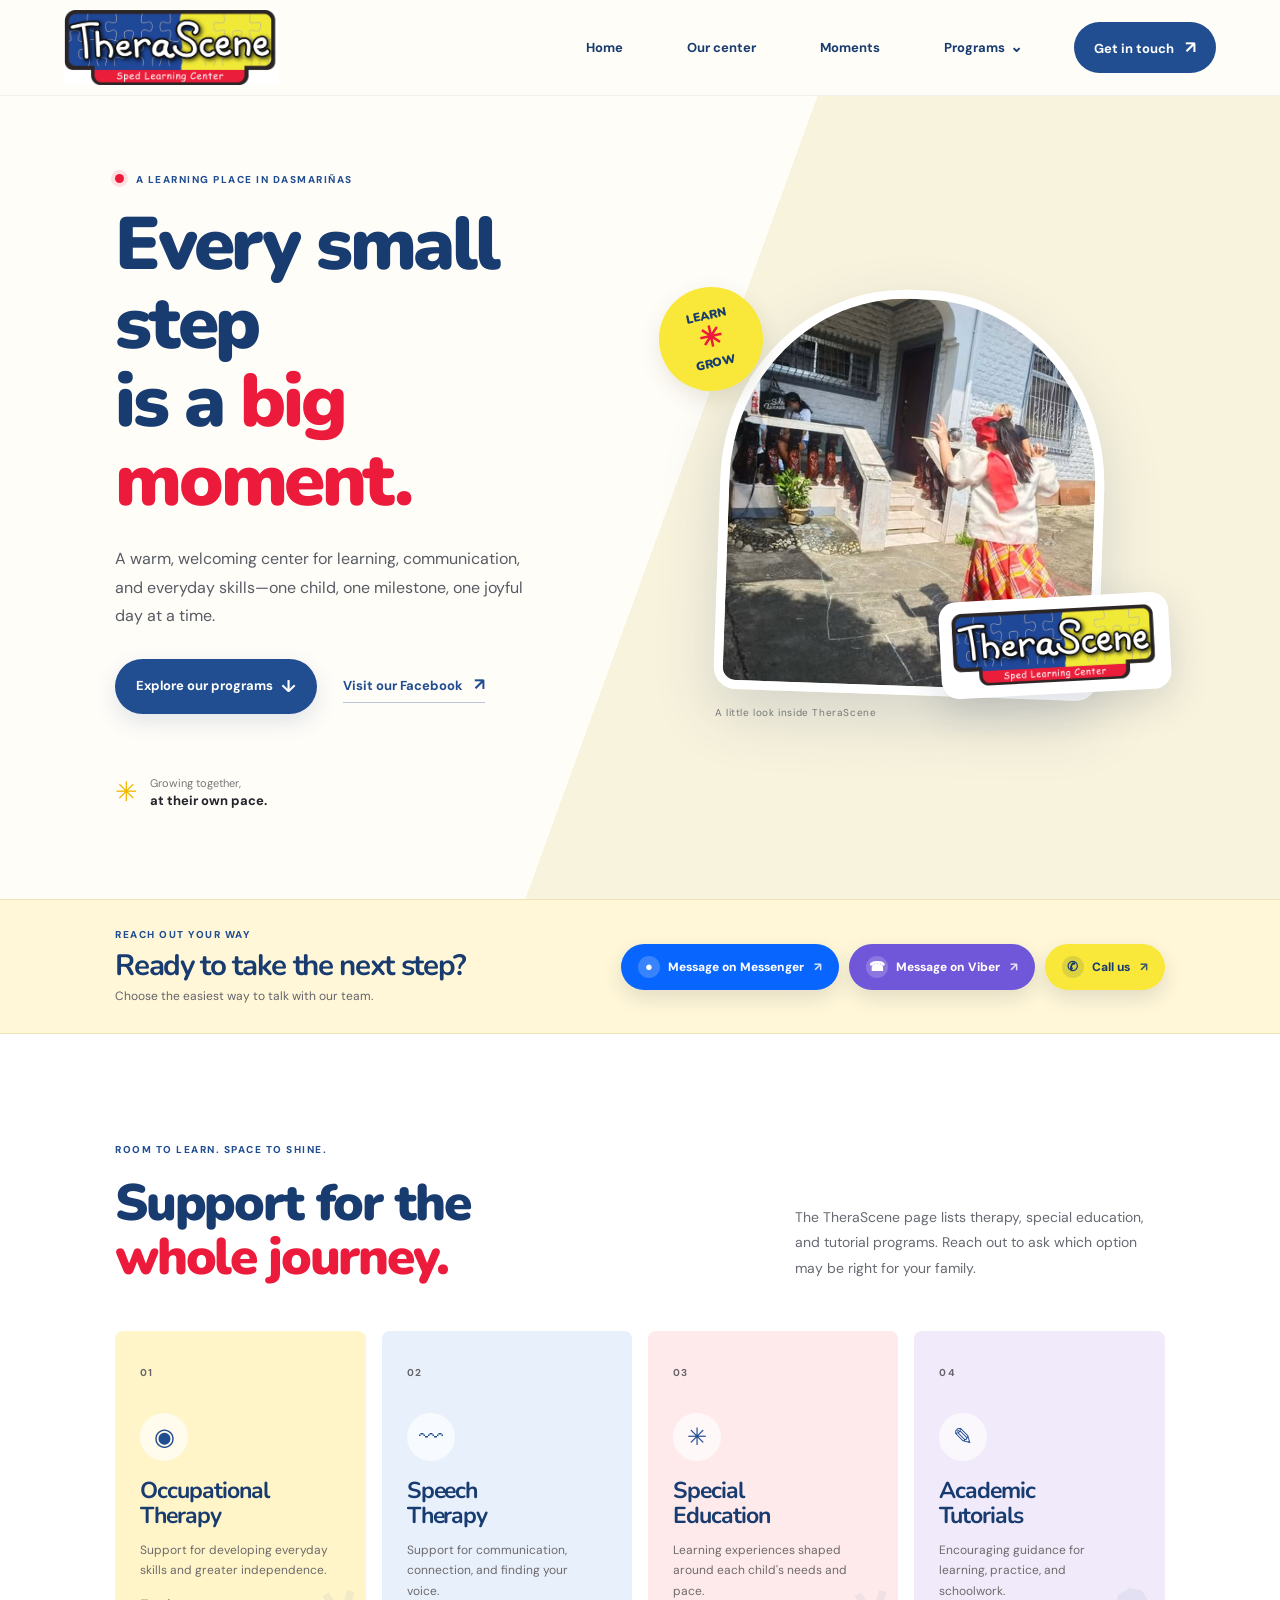
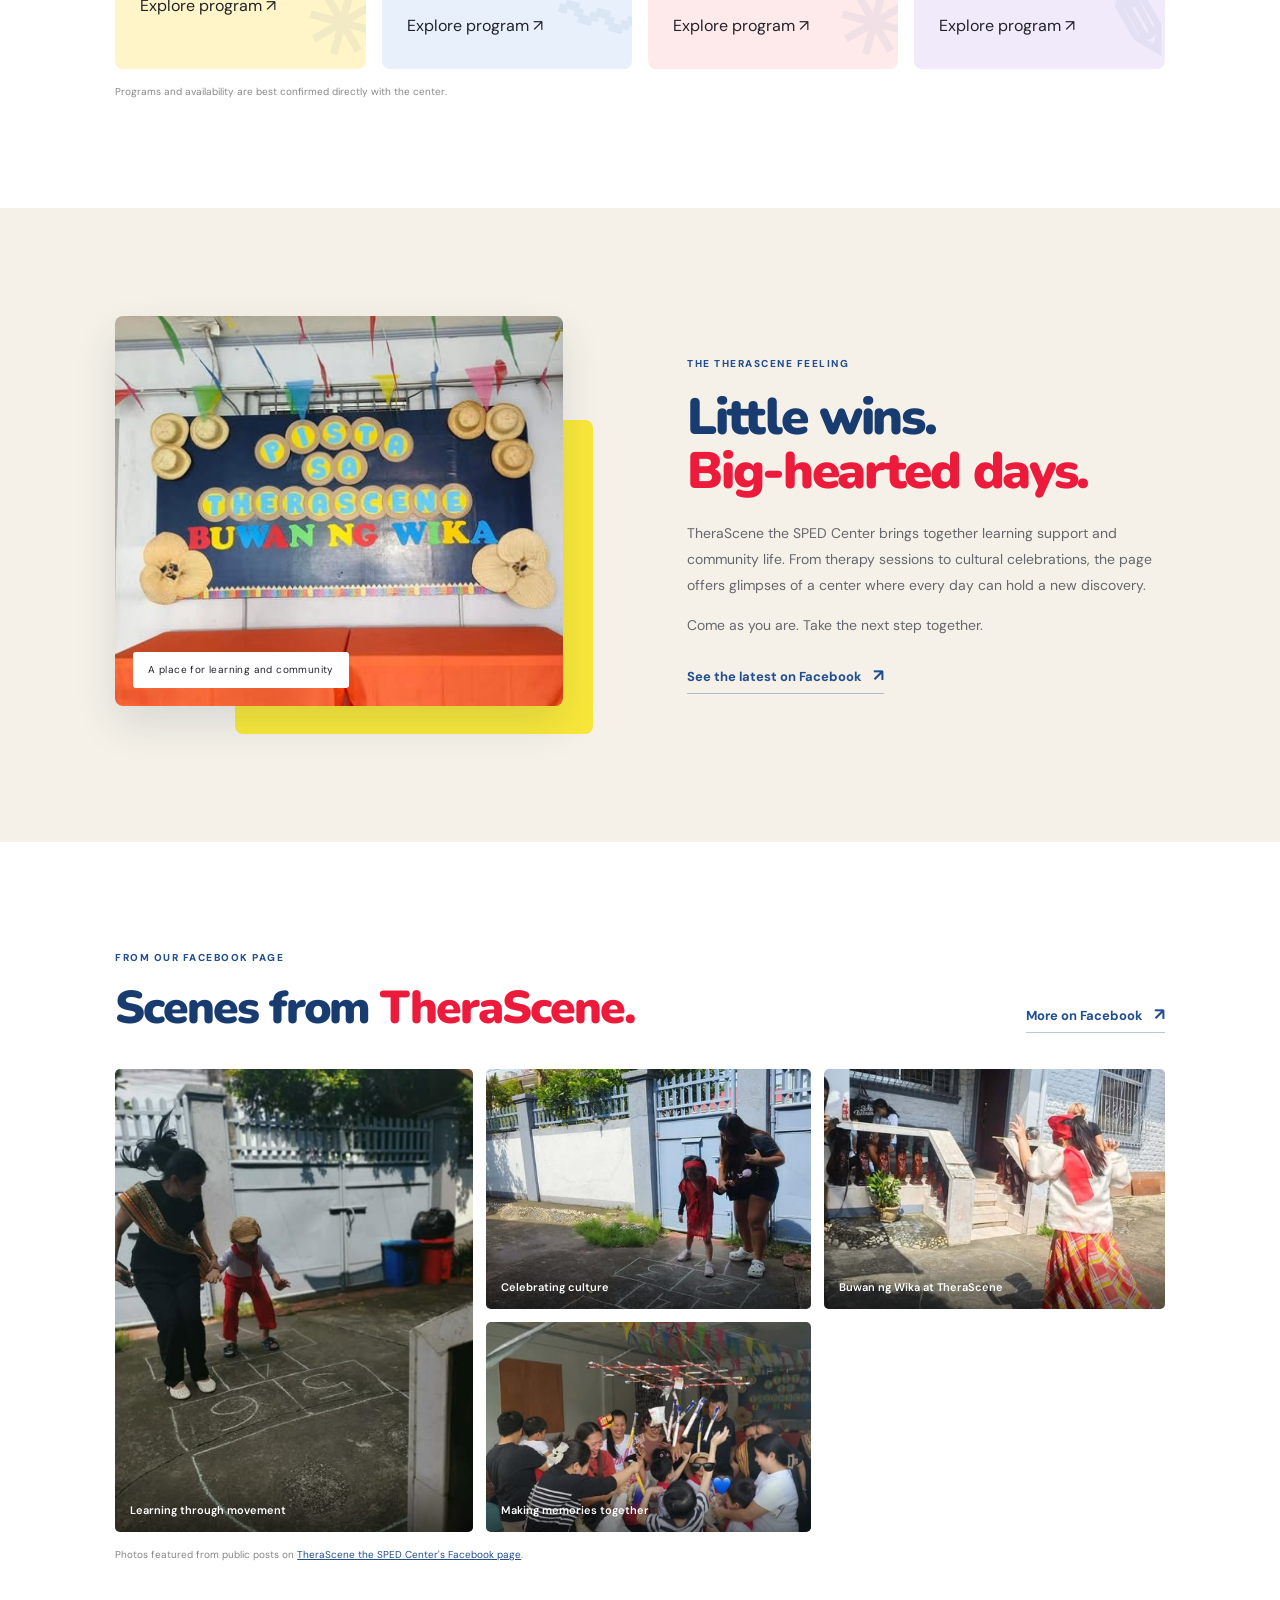
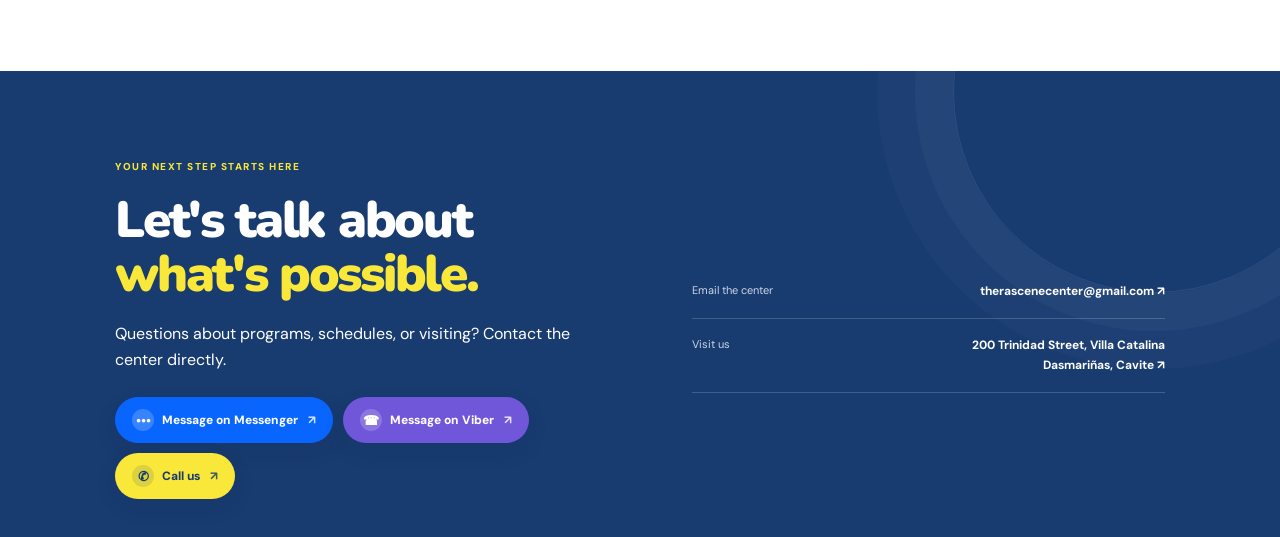
==== index.html @ daa7629f "Add files via upload" ====
<!doctype html>
<html lang="en">
<head>
  <meta charset="utf-8">
  <meta name="viewport" content="width=device-width, initial-scale=1">
  <meta name="theme-color" content="#214d91">
  <meta name="description" content="TheraScene the SPED Center in Dasmariñas, Cavite. Occupational therapy, speech therapy, special education, and academic tutorials.">
  <title>TheraScene the SPED Center | Dasmariñas, Cavite</title>
  <link rel="preconnect" href="https://fonts.googleapis.com">
  <link rel="preconnect" href="https://fonts.gstatic.com" crossorigin>
  <link href="https://fonts.googleapis.com/css2?family=DM+Sans:wght@400;500;600;700&family=Nunito:wght@500;600;700;800;900&display=swap" rel="stylesheet">
  <link rel="stylesheet" href="styles.css">
</head>
<body>
  <header class="site-header">
    <a class="brand" href="index.html#home" aria-label="TheraScene home"><img src="assets/cover.png" alt="TheraScene SPED Learning Center"></a>
    <button class="menu-toggle" aria-expanded="false" aria-controls="site-nav" aria-label="Open menu"><span></span><span></span></button>
    <nav id="site-nav" class="site-nav" aria-label="Main navigation">
      <a href="index.html#home">Home</a><a href="index.html#story">Our center</a><a href="index.html#moments">Moments</a>
      <div class="nav-dropdown"><button class="submenu-toggle" type="button" aria-expanded="false" aria-controls="program-submenu">Programs <span class="chevron">⌄</span></button><div class="program-submenu" id="program-submenu"><a href="index.html#services">All programs</a><a href="occupational-therapy.html">Occupational Therapy</a><a href="speech-therapy.html">Speech Therapy</a><a href="special-education.html">Special Education</a><a href="academic-tutorials.html">Academic Tutorials</a></div></div>
      <a class="nav-cta" href="index.html#contact">Get in touch <span>↗</span></a>
    </nav>
  </header>

  <main>
    <section class="hero" id="home">
      <div class="hero-copy">
        <p class="eyebrow"><span class="sun-dot"></span> A learning place in Dasmariñas</p>
        <h1>Every small step<br>is a <em>big moment.</em></h1>
        <p class="hero-lede">A warm, welcoming center for learning, communication, and everyday skills—one child, one milestone, one joyful day at a time.</p>
        <div class="hero-actions"><a class="button button-blue" href="#services">Explore our programs <span>↓</span></a><a class="text-link" href="https://www.facebook.com/therascenesped/" target="_blank" rel="noreferrer">Visit our Facebook <span>↗</span></a></div>
        <div class="hero-note"><span class="note-mark">✳</span><span>Growing together,<br><strong>at their own pace.</strong></span></div>
      </div>
      <div class="hero-visual">
        <div class="hero-frame"><img src="assets/photo-3.jpg" alt="A child taking part in a Filipino cultural celebration at TheraScene" fetchpriority="high"></div>
        <div class="hero-logo"><img src="assets/cover.png" alt="TheraScene SPED Learning Center"></div>
        <div class="hero-sticker" aria-hidden="true"><span>LEARN</span><b>✳</b><span>GROW</span></div>
        <span class="hero-caption">A little look inside TheraScene</span>
      </div>
    </section>

    <section class="quick-contact" aria-label="Contact TheraScene">
      <div class="quick-contact-copy"><p class="eyebrow">Reach out your way</p><h2>Ready to take the next step?</h2><p>Choose the easiest way to talk with our team.</p></div>
      <div class="quick-actions">
        <a class="quick-button quick-messenger" href="https://m.me/therascenesped" target="_blank" rel="noreferrer"><span class="quick-icon">●</span> Message on Messenger <span class="quick-arrow">↗</span></a>
        <a class="quick-button quick-viber" href="https://viber.me/639451164770" target="_blank" rel="noreferrer"><span class="quick-icon">☎</span> Message on Viber <span class="quick-arrow">↗</span></a>
        <a class="quick-button quick-call" href="tel:+639451164770"><span class="quick-icon">✆</span> Call us <span class="quick-arrow">↗</span></a>
      </div>
    </section>

    <section class="services section-pad" id="services">
      <div class="section-heading">
        <div><p class="eyebrow">Room to learn. Space to shine.</p><h2>Support for the<br><em>whole journey.</em></h2></div>
        <p class="section-intro">The TheraScene page lists therapy, special education, and tutorial programs. Reach out to ask which option may be right for your family.</p>
      </div>
      <div class="service-grid">
        <a class="service-card card-yellow" href="occupational-therapy.html"><span class="card-num">01</span><span class="service-icon">◉</span><h3>Occupational<br>Therapy</h3><p>Support for developing everyday skills and greater independence.</p><span class="card-ornament" aria-hidden="true">✳</span><span class="service-more">Explore program ↗</span></a>
        <a class="service-card card-blue" href="speech-therapy.html"><span class="card-num">02</span><span class="service-icon">〰</span><h3>Speech<br>Therapy</h3><p>Support for communication, connection, and finding your voice.</p><span class="card-ornament" aria-hidden="true">〰</span><span class="service-more">Explore program ↗</span></a>
        <a class="service-card card-red" href="special-education.html"><span class="card-num">03</span><span class="service-icon">✳</span><h3>Special<br>Education</h3><p>Learning experiences shaped around each child's needs and pace.</p><span class="card-ornament" aria-hidden="true">✳</span><span class="service-more">Explore program ↗</span></a>
        <a class="service-card card-lilac" href="academic-tutorials.html"><span class="card-num">04</span><span class="service-icon">✎</span><h3>Academic<br>Tutorials</h3><p>Encouraging guidance for learning, practice, and schoolwork.</p><span class="card-ornament" aria-hidden="true">✎</span><span class="service-more">Explore program ↗</span></a>
      </div>
      <p class="service-footnote">Programs and availability are best confirmed directly with the center.</p>
    </section>

    <section class="story section-pad" id="story">
      <div class="story-image"><img src="assets/photo-2.jpg" alt="Colorful Buwan ng Wika decorations at TheraScene" loading="lazy"><span class="image-label">A place for learning and community</span></div>
      <div class="story-copy"><p class="eyebrow">The TheraScene feeling</p><h2>Little wins.<br><em>Big-hearted days.</em></h2><p>TheraScene the SPED Center brings together learning support and community life. From therapy sessions to cultural celebrations, the page offers glimpses of a center where every day can hold a new discovery.</p><p>Come as you are. Take the next step together.</p><a class="text-link" href="https://www.facebook.com/therascenesped/" target="_blank" rel="noreferrer">See the latest on Facebook <span>↗</span></a></div>
    </section>

    <section class="moments section-pad" id="moments">
      <div class="moments-head"><div><p class="eyebrow">From our Facebook page</p><h2>Scenes from <em>TheraScene.</em></h2></div><a class="text-link" href="https://www.facebook.com/therascenesped/" target="_blank" rel="noreferrer">More on Facebook <span>↗</span></a></div>
      <div class="gallery">
        <figure class="gallery-tall"><img src="assets/photo-1.jpg" alt="A child practicing a movement activity with an adult" loading="lazy"><figcaption>Learning through movement</figcaption></figure>
        <figure><img src="assets/photo-4.jpg" alt="A participant in traditional Filipino clothing during a celebration" loading="lazy"><figcaption>Celebrating culture</figcaption></figure>
        <figure class="gallery-wide"><img src="assets/photo-5.jpg" alt="A joyful group activity at the center" loading="lazy"><figcaption>Making memories together</figcaption></figure>
        <figure class="gallery-end"><img src="assets/photo-3.jpg" alt="A child enjoying a Filipino cultural celebration at the center" loading="lazy"><figcaption>Buwan ng Wika at TheraScene</figcaption></figure>
      </div>
      <p class="gallery-source">Photos featured from public posts on <a href="https://www.facebook.com/therascenesped/" target="_blank" rel="noreferrer">TheraScene the SPED Center's Facebook page</a>.</p>
    </section>

    </main>
  <footer class="contact site-contact-footer" id="contact">
      <div class="contact-inner"><div class="contact-copy"><p class="eyebrow">Your next step starts here</p><h2>Let's talk about<br><em>what's possible.</em></h2><p>Questions about programs, schedules, or visiting? Contact the center directly.</p><div class="contact-quick-links"><a class="quick-button quick-messenger" href="https://m.me/therascenesped" target="_blank" rel="noreferrer"><span class="quick-icon" aria-hidden="true">•••</span>Message on Messenger <span class="quick-arrow">↗</span></a><a class="quick-button quick-viber" href="https://viber.me/639451164770" target="_blank" rel="noreferrer"><span class="quick-icon" aria-hidden="true">☎</span>Message on Viber <span class="quick-arrow">↗</span></a><a class="quick-button quick-call" href="tel:+639451164770"><span class="quick-icon" aria-hidden="true">✆</span>Call us <span class="quick-arrow">↗</span></a></div></div><div class="contact-actions"><a class="contact-link" href="mailto:therascenecenter@gmail.com"><span>Email the center</span><strong>therascenecenter@gmail.com ↗</strong></a><a class="contact-link" href="https://maps.google.com/?q=200+Trinidad+Street+Villa+Catalina+Dasmarinas+Cavite" target="_blank" rel="noreferrer"><span>Visit us</span><strong>200 Trinidad Street, Villa Catalina<br>Dasmariñas, Cavite ↗</strong></a></div></div>
    </footer>
  <script src="script.js"></script>
</body>
</html>
---- styles.css ----
:root{--blue:#214d91;--blue-deep:#183b70;--yellow:#f9e839;--red:#ed1b3b;--ink:#22232a;--muted:#676a73;--paper:#fffdf8;--line:#e9e6df;--font-head:'Nunito',sans-serif;--font-body:'DM Sans',sans-serif}*{box-sizing:border-box}html{scroll-behavior:smooth}body{margin:0;background:var(--paper);color:var(--ink);font-family:var(--font-body);font-size:16px;line-height:1.6}a{color:inherit;text-decoration:none}img{display:block;max-width:100%}.site-header{height:96px;padding:12px max(5vw,24px);display:flex;align-items:center;justify-content:space-between;background:var(--paper);position:relative;z-index:5;border-bottom:1px solid rgba(32,45,62,.06)}.brand{width:215px}.brand img{width:100%;height:auto}.site-nav{display:flex;gap:38px;align-items:center;font-size:13px;font-weight:700}.site-nav>a:not(.nav-cta){transition:color .2s}.site-nav>a:hover{color:var(--red)}.nav-cta{background:var(--blue);color:white;padding:12px 20px;border-radius:30px}.nav-cta span,.button span,.text-link span{font-size:17px;margin-left:8px}.menu-toggle{display:none}.hero{min-height:630px;display:grid;grid-template-columns:1fr 1fr;align-items:center;padding:76px max(9vw,40px) 86px;gap:3vw;background:linear-gradient(110deg,#fffdf8 0%,#fffdf8 52%,#f8f3dd 52%,#f8f3dd 100%);overflow:hidden}.hero-copy{max-width:540px;position:relative;z-index:1}.eyebrow{text-transform:uppercase;letter-spacing:.15em;font-size:10px;font-weight:800;color:var(--blue);margin:0 0 18px}.sun-dot{display:inline-block;width:9px;height:9px;border-radius:50%;background:var(--red);margin-right:8px;box-shadow:0 0 0 4px #ed1b3b20}h1,h2,h3,p{margin-top:0}h1,h2,h3{font-family:var(--font-head);line-height:1.06;letter-spacing:-.045em}h1{font-size:clamp(48px,5.8vw,82px);font-weight:900;margin-bottom:24px;color:var(--blue-deep)}h1 em,h2 em{font-style:normal;color:var(--red)}.hero-lede{font-size:16px;line-height:1.8;color:#585b64;max-width:420px;margin-bottom:28px}.hero-actions{display:flex;align-items:center;gap:26px;flex-wrap:wrap}.button{display:inline-flex;align-items:center;border-radius:28px;padding:14px 21px;font-size:13px;font-weight:700}.button-blue{background:var(--blue);color:#fff;box-shadow:0 8px 22px #214d9124}.button:hover,.nav-cta:hover{background:var(--blue-deep);transform:translateY(-1px)}.text-link{font-weight:700;font-size:13px;color:var(--blue);border-bottom:1px solid #214d9150;padding-bottom:4px}.hero-note{display:flex;align-items:center;gap:12px;margin-top:58px;color:#777;font-size:11px;line-height:1.5}.hero-note strong{font-size:13px;color:var(--ink)}.note-mark{font-size:27px;color:#efb900}.hero-visual{height:450px;position:relative;display:flex;align-items:center;justify-content:center}.hero-frame{width:min(390px,76%);height:405px;border-radius:48% 48% 22px 22px;overflow:hidden;box-shadow:0 24px 60px #223e682b;transform:rotate(2deg);border:9px solid #fff}.hero-frame img{width:100%;height:100%;object-fit:cover}.hero-logo{position:absolute;right:-1%;bottom:24px;background:white;padding:12px;border-radius:18px;box-shadow:0 12px 40px #18294f28;width:230px;transform:rotate(-3deg)}.hero-logo img{width:100%}.hero-sticker{position:absolute;top:20px;left:0;width:104px;height:104px;display:flex;flex-direction:column;align-items:center;justify-content:center;border-radius:50%;background:var(--yellow);color:var(--blue-deep);font-family:var(--font-head);font-weight:900;font-size:12px;line-height:1.2;transform:rotate(-12deg);box-shadow:0 8px 22px #463d1020}.hero-sticker b{font-size:28px;line-height:1.2;color:var(--red)}.hero-caption{position:absolute;bottom:-4px;left:11%;font-size:10px;letter-spacing:.06em;color:#777}.section-pad{padding:108px max(9vw,40px)}.services{background:#fff}.section-heading{display:flex;align-items:flex-end;justify-content:space-between;gap:40px;margin-bottom:46px}.section-heading h2,.story h2,.moments h2,.contact h2{font-size:clamp(38px,4vw,56px);font-weight:900;color:var(--blue-deep);margin:0}.section-intro{max-width:370px;color:var(--muted);font-size:14px;line-height:1.8;margin:0 0 4px}.service-grid{display:grid;grid-template-columns:repeat(4,1fr);gap:16px}.service-card{position:relative;padding:27px 25px 30px;min-height:280px;border-radius:8px;overflow:hidden}.card-yellow{background:#fff5c8}.card-blue{background:#e8f0fc}.card-red{background:#ffeaeb}.card-lilac{background:#f1eafa}.card-num{font-size:10px;letter-spacing:.12em;color:#67636a;font-weight:700}.service-icon{display:flex;align-items:center;justify-content:center;width:48px;height:48px;border-radius:50%;font-size:24px;margin:30px 0 18px;background:#ffffffad;color:var(--blue)}.service-card h3{font-size:23px;margin-bottom:12px;color:var(--blue-deep)}.service-card p{font-size:12px;color:#6d6a6b;line-height:1.7;max-width:190px}.card-ornament{position:absolute;right:-9px;bottom:-25px;font-size:85px;color:#214d9110;transform:rotate(15deg);font-weight:900}.service-footnote{margin:15px 0 0;font-size:10px;color:#888}.story{display:grid;grid-template-columns:1fr 1fr;align-items:center;gap:9%;background:#f5f1e8}.story-image{position:relative;padding:0 30px 28px 0}.story-image:before{content:"";position:absolute;right:0;bottom:0;width:75%;height:75%;background:var(--yellow);border-radius:8px}.story-image img{position:relative;z-index:1;width:100%;height:390px;object-fit:cover;border-radius:8px;box-shadow:0 18px 40px #1a315220}.image-label{position:absolute;z-index:2;left:18px;bottom:46px;padding:10px 15px;background:#fff;border-radius:3px;font-size:10px;letter-spacing:.04em}.story-copy{max-width:480px}.story-copy h2{margin-bottom:23px}.story-copy>p:not(.eyebrow){font-size:14px;color:#66676c;line-height:1.85}.story-copy .text-link{display:inline-block;margin-top:9px}.moments{background:#fff}.moments-head{display:flex;align-items:flex-end;justify-content:space-between;gap:30px;margin-bottom:36px}.moments h2{font-size:clamp(34px,3.6vw,49px)}.gallery{display:grid;grid-template-columns:1.05fr .95fr 1fr;grid-template-rows:240px 210px;gap:13px}.gallery figure{margin:0;position:relative;overflow:hidden;border-radius:5px;background:#eee}.gallery figure img{width:100%;height:100%;object-fit:cover;transition:transform .5s}.gallery figure:hover img{transform:scale(1.04)}.gallery-tall{grid-row:span 2}.gallery-wide{grid-column:span 1}.gallery-end{grid-column:3;grid-row:1}.gallery figcaption{position:absolute;left:0;right:0;bottom:0;padding:30px 15px 12px;color:#fff;font-size:11px;font-weight:600;background:linear-gradient(transparent,#0008)}.gallery-source{font-size:10px;color:#868686;margin:15px 0 0}.gallery-source a{text-decoration:underline;color:var(--blue)}.contact{background:var(--blue-deep);color:white;padding:88px max(9vw,40px) 22px;position:relative;overflow:hidden}.contact:before{content:"";position:absolute;right:-75px;top:-180px;width:400px;height:400px;border:1px solid #ffffff18;border-radius:50%;box-shadow:0 0 0 38px #ffffff08,0 0 0 76px #ffffff05}.contact-inner{display:grid;grid-template-columns:1fr 1fr;gap:10%;max-width:1100px;margin:0 auto 65px;position:relative}.contact .eyebrow{color:var(--yellow)}.contact h2{color:white;margin-bottom:20px}.contact h2 em{color:var(--yellow)}.contact-inner>div:first-child>p:last-child{font-size:13px;color:#e0e5ee;max-width:360px}.contact-actions{display:flex;flex-direction:column;justify-content:center}.contact-link{display:flex;justify-content:space-between;gap:20px;padding:17px 0;border-bottom:1px solid #ffffff2d;font-size:11px;color:#cdd7e7}.contact-link strong{font-size:12px;color:white;text-align:right;line-height:1.6}.contact-link:hover strong{color:var(--yellow)}.contact-bottom{max-width:1100px;margin:auto;padding-top:18px;border-top:1px solid #ffffff2d;display:flex;justify-content:space-between;align-items:center;font-size:10px;color:#d0d9e7}.contact-bottom a{color:white}.contact-bottom a span{margin-left:3px}.menu-toggle{border:0;background:none}
@media(max-width:900px){.site-header{height:82px}.brand{width:185px}.site-nav{gap:20px;font-size:12px}.hero{padding:65px 6vw;min-height:600px}.hero-visual{height:390px}.hero-frame{height:350px}.hero-logo{width:185px}.section-pad{padding:80px 6vw}.service-grid{grid-template-columns:repeat(2,1fr)}.service-card{min-height:250px}.story{gap:5%}.story-image img{height:340px}.contact{padding:75px 6vw 22px}}
@media(max-width:640px){.site-header{height:74px;padding:8px 20px}.brand{width:172px}.menu-toggle{display:flex;flex-direction:column;gap:5px;padding:10px;cursor:pointer}.menu-toggle span{width:23px;height:2px;background:var(--blue);display:block}.site-nav{display:none;position:absolute;left:0;right:0;top:74px;padding:20px;background:#fff;box-shadow:0 15px 22px #162c5018;flex-direction:column;align-items:stretch;gap:0}.site-nav.open{display:flex}.site-nav a{padding:13px 5px}.site-nav .nav-cta{text-align:center;margin-top:8px;padding:12px}.hero{display:flex;flex-direction:column;align-items:stretch;padding:54px 24px 50px;background:linear-gradient(180deg,#fffdf8 0%,#fffdf8 52%,#f8f3dd 52%,#f8f3dd 100%)}h1{font-size:53px}.hero-lede{font-size:14px}.hero-note{margin-top:28px}.hero-visual{height:350px;margin-top:20px}.hero-frame{width:77%;height:320px}.hero-logo{width:174px;right:0;bottom:10px}.hero-sticker{width:82px;height:82px;left:2%;top:12px;font-size:10px}.hero-sticker b{font-size:22px}.hero-caption{left:4%;bottom:-8px}.section-pad{padding:68px 24px}.section-heading{display:block}.section-heading h2,.story h2{font-size:43px}.section-intro{margin-top:20px;font-size:13px}.service-grid{gap:10px}.service-card{padding:20px 16px;min-height:230px}.service-icon{width:41px;height:41px;margin:25px 0 14px}.service-card h3{font-size:20px}.service-card p{font-size:11px}.story{grid-template-columns:1fr;gap:38px}.story-image{padding:0 18px 18px 0}.story-image img{height:340px}.moments-head{display:block}.moments-head .text-link{display:inline-block;margin-top:18px}.gallery{grid-template-columns:1fr 1fr;grid-template-rows:200px 170px 175px;gap:9px}.gallery-tall{grid-row:span 2}.gallery-wide{grid-column:span 1}.gallery-end{grid-column:2;grid-row:2}.gallery-source{line-height:1.7}.contact{padding:68px 24px 20px}.contact-inner{grid-template-columns:1fr;gap:24px;margin-bottom:40px}.contact h2{font-size:43px}.contact-link{align-items:flex-start}.contact-link strong{font-size:11px}.contact-bottom{gap:12px;flex-wrap:wrap;font-size:9px}}


/* Shared dropdown navigation, contact buttons, and program page layout */
.site-nav > a:not(.nav-cta),
.submenu-toggle {
  display: inline-flex;
  align-items: center;
  justify-content: center;
  min-height: 42px;
  padding: 9px 13px;
  border: 0;
  border-radius: 999px;
  background: transparent;
  color: var(--blue-deep);
  font: inherit;
  line-height: 1;
  white-space: nowrap;
  transition: color .2s, background-color .2s, transform .2s;
}
.site-nav > a:not(.nav-cta):hover,
.submenu-toggle:hover,
.submenu-toggle[aria-expanded="true"] {
  color: var(--blue-deep);
  background: #eaf0fa;
}
.submenu-toggle { cursor: pointer; }
.nav-dropdown { position: relative; display: flex; align-items: center; }
.chevron { display: inline-block; margin-left: 5px; font-size: 15px; transition: transform .2s; }
.nav-dropdown:hover .chevron,
.submenu-toggle[aria-expanded="true"] .chevron { transform: rotate(180deg); }
.program-submenu {
  position: absolute;
  top: calc(100% + 8px);
  left: 0;
  z-index: 30;
  display: none;
  grid-template-columns: 1fr;
  min-width: 242px;
  padding: 8px;
  border: 1px solid #e8eaf0;
  border-radius: 15px;
  background: #fff;
  box-shadow: 0 16px 40px #15284920;
}
.program-submenu::before { content: ""; position: absolute; top: -9px; left: 0; right: 0; height: 10px; }
.nav-dropdown.open .program-submenu { display: grid; }
.program-submenu > a {
  display: flex;
  align-items: center;
  min-height: 40px;
  padding: 9px 12px;
  border-radius: 9px;
  color: #29364a;
  font-size: 12px;
  font-weight: 700;
  transition: color .18s, background-color .18s;
}
.program-submenu > a:hover,
.program-submenu > a[aria-current="page"] { color: var(--blue); background: #eef3fb; }
@media (min-width: 641px) { .nav-dropdown:hover .program-submenu { display: grid; } }

.quick-contact {
  display: flex;
  align-items: center;
  justify-content: space-between;
  gap: 34px;
  padding: 27px max(9vw, 40px);
  border-top: 1px solid #eee4b5;
  border-bottom: 1px solid #eee4b5;
  background: #fff7d8;
}
.quick-contact-copy { flex: 1 1 300px; }
.quick-contact .eyebrow { margin-bottom: 7px; }
.quick-contact h2 { margin: 0 0 6px; color: var(--blue-deep); font-size: clamp(22px, 2.3vw, 30px); }
.quick-contact-copy > p:last-child { margin: 0; color: #64636a; font-size: 12px; }
.quick-actions { display: flex; flex-wrap: wrap; justify-content: flex-end; gap: 10px; }
.quick-button {
  display: inline-flex;
  align-items: center;
  justify-content: center;
  gap: 8px;
  min-height: 46px;
  padding: 10px 16px;
  border: 1px solid transparent;
  border-radius: 999px;
  color: #fff;
  font-size: 12px;
  font-weight: 800;
  line-height: 1;
  white-space: nowrap;
  box-shadow: 0 8px 20px #15284920;
  transition: transform .18s, box-shadow .18s, filter .18s;
}
.quick-button:hover { transform: translateY(-2px); box-shadow: 0 12px 24px #1528492b; filter: brightness(1.04); }
.quick-button:focus-visible,
.site-nav a:focus-visible,
.submenu-toggle:focus-visible { outline: 3px solid #f4c542; outline-offset: 3px; }
.quick-messenger { background: #0866ff; }
.quick-viber { background: #7056d9; }
.quick-call { background: var(--yellow); color: var(--blue-deep); }
.quick-icon {
  display: inline-grid;
  place-items: center;
  flex: 0 0 22px;
  width: 22px;
  height: 22px;
  border-radius: 50%;
  background: #ffffff32;
  font-size: 13px;
  line-height: 1;
}
.quick-call .quick-icon { background: #183b7020; }
.quick-arrow { margin-left: 2px; font-size: 12px; opacity: .82; }
.contact-quick-links { display: flex; flex-wrap: wrap; gap: 10px; margin-top: 25px; }
.site-contact-footer { padding-bottom: 38px; }
.site-contact-footer .contact-inner { margin-bottom: 0; }

/* Consistent detail pages */
.program-page { background: var(--paper); }
.program-hero {
  display: grid;
  grid-template-columns: minmax(0, 1fr) minmax(300px, .9fr);
  align-items: center;
  gap: 8%;
  min-height: 510px;
  padding: 70px max(9vw, 40px);
  background: linear-gradient(110deg, #fffdf8 0%, #fffdf8 53%, #f8f3dd 53%, #f8f3dd 100%);
}
.program-hero-copy { max-width: 560px; }
.back-link { display: inline-flex; align-items: center; margin-bottom: 30px; color: var(--blue); font-size: 12px; font-weight: 800; }
.back-link:hover { color: var(--red); }
.program-hero .eyebrow { margin-bottom: 14px; }
.program-hero h1 { margin-bottom: 20px; }
.program-hero-copy > p:not(.eyebrow) { max-width: 520px; margin-bottom: 25px; color: #5c6068; font-size: 14px; line-height: 1.85; }
.program-hero-actions { display: flex; flex-wrap: wrap; gap: 12px; }
.button-yellow { background: var(--yellow); color: var(--blue-deep); box-shadow: 0 8px 22px #463d1020; }
.program-hero-image {
  position: relative;
  min-height: 355px;
  overflow: hidden;
  border: 8px solid #fff;
  border-radius: 28px 28px 90px 28px;
  background: #e8f0fc;
  box-shadow: 0 22px 55px #223e6820;
}
.program-hero-image img { width: 100%; height: 100%; min-height: 355px; object-fit: cover; }
.program-hero-image > span { position: absolute; right: 16px; bottom: 16px; max-width: 75%; padding: 9px 13px; border-radius: 8px; background: #fff; color: var(--blue-deep); font-size: 11px; font-weight: 800; }
.program-logo-image { display: grid; place-items: center; padding: 38px; background: #fff; }
.program-hero-image.program-logo-image img { width: 100%; height: auto; min-height: 0; object-fit: contain; }
.program-detail { background: #fff; }
.program-intro { max-width: 760px; margin: 0 auto 42px; }
.program-intro h2 { margin: 0 0 20px; color: var(--blue-deep); font-size: clamp(38px, 4vw, 54px); }
.program-intro h2 em,
.family-note h2 em { color: var(--red); font-style: normal; }
.program-intro > p:last-child { max-width: 740px; color: #62656c; font-size: 14px; line-height: 1.85; }
.detail-cards { display: grid; grid-template-columns: repeat(3, minmax(0, 1fr)); gap: 16px; max-width: 1120px; margin: 0 auto; }
.detail-cards article { min-height: 210px; padding: 25px; border: 1px solid #e8eaf0; border-radius: 16px; background: #f7f8fa; }
.detail-cards article:nth-child(3n+1) { background: #fff7d8; border-color: #f2e8bb; }
.detail-cards article:nth-child(3n+2) { background: #eef3fb; border-color: #dde7f6; }
.detail-cards article:nth-child(3n) { background: #fff0f1; border-color: #f4dfe2; }
.detail-icon { display: inline-grid; place-items: center; width: 42px; height: 42px; margin-bottom: 17px; border-radius: 50%; background: #fff; color: var(--blue); font-size: 20px; }
.detail-cards h3 { margin: 0 0 10px; color: var(--blue-deep); font-size: 21px; }
.detail-cards p { margin: 0; color: #686970; font-size: 12px; line-height: 1.75; }
.family-note { display: grid; grid-template-columns: .85fr 1.15fr; gap: 9%; align-items: start; padding: 76px max(9vw, 40px); background: #f5f1e8; }
.family-note h2 { margin: 0; color: var(--blue-deep); font-size: clamp(36px, 4vw, 52px); }
.family-note > div:last-child > p { color: #62656c; font-size: 13px; line-height: 1.85; }
.source-link { display: inline-block; margin-top: 4px; color: var(--blue); font-size: 12px; font-weight: 800; text-decoration: underline; text-underline-offset: 3px; }
.program-cta {
  position: relative;
  overflow: hidden;
  padding: 70px max(8vw, 32px) 54px;
  background: var(--blue-deep);
  color: #fff;
  text-align: center;
}
.program-cta::before { content: ""; position: absolute; top: -190px; right: -70px; width: 420px; height: 420px; border: 1px solid #ffffff18; border-radius: 50%; box-shadow: 0 0 0 38px #ffffff08, 0 0 0 76px #ffffff05; }
.program-cta > * { position: relative; }
.program-cta .eyebrow { margin-bottom: 12px; color: var(--yellow); }
.program-cta h2 { margin: 0 0 15px; color: #fff; font-size: clamp(40px, 5vw, 62px); }
.program-cta h2 em { color: var(--yellow); font-style: normal; }
.program-cta > p:not(.eyebrow) { max-width: 580px; margin: 0 auto 20px; color: #e0e5ee; font-size: 14px; line-height: 1.8; }
.program-cta .quick-actions { justify-content: center; margin: 24px auto 14px; }
.program-email { display: inline-block; margin-top: 5px; color: #e0e5ee; font-size: 13px; text-decoration: underline; text-underline-offset: 3px; }
.program-email:hover { color: var(--yellow); }

@media (max-width: 900px) {
  .site-nav { gap: 9px; font-size: 12px; }
  .site-nav > a:not(.nav-cta), .submenu-toggle { padding-right: 9px; padding-left: 9px; }
  .program-hero { gap: 5%; padding-right: 6vw; padding-left: 6vw; }
  .program-hero-image, .program-hero-image img { min-height: 315px; }
  .family-note { gap: 5%; }
}
@media (max-width: 640px) {
  .site-header { z-index: 40; }
  .menu-toggle { display: flex; flex-direction: column; align-items: center; justify-content: center; gap: 5px; width: 44px; height: 44px; padding: 10px; border-radius: 50%; cursor: pointer; }
  .menu-toggle:hover { background: #eaf0fa; }
  .site-nav { display: none; position: absolute; top: 100%; left: 0; right: 0; padding: 14px 20px 20px; border-top: 1px solid #e8eaf0; background: #fff; box-shadow: 0 18px 28px #162c5018; flex-direction: column; align-items: stretch; gap: 4px; }
  .site-nav.open { display: flex; }
  .site-nav > a:not(.nav-cta), .submenu-toggle { width: 100%; justify-content: space-between; min-height: 44px; padding: 11px 13px; border-radius: 11px; }
  .nav-dropdown { display: block; width: 100%; }
  .program-submenu { position: static; min-width: 0; width: auto; margin: 4px 0 8px 10px; padding: 6px; border: 0; border-left: 2px solid var(--yellow); border-radius: 0 10px 10px 0; background: #f7f8fa; box-shadow: none; }
  .program-submenu::before { display: none; }
  .program-submenu > a { padding: 10px 12px; }
  .site-nav .nav-cta { display: flex; align-items: center; justify-content: center; min-height: 46px; margin-top: 4px; padding: 12px; }
  .quick-contact { display: block; padding: 28px 24px; }
  .quick-contact h2 { font-size: 25px; }
  .quick-actions { display: grid; grid-template-columns: 1fr; justify-content: stretch; margin-top: 18px; }
  .quick-button { width: 100%; justify-content: flex-start; }
  .quick-arrow { margin-left: auto; }
  .contact-quick-links { display: grid; grid-template-columns: 1fr; }
  .site-contact-footer { padding-bottom: 32px; }
  .program-hero { grid-template-columns: 1fr; gap: 30px; min-height: 0; padding: 44px 24px 50px; background: linear-gradient(180deg, #fffdf8 0%, #fffdf8 58%, #f8f3dd 58%, #f8f3dd 100%); }
  .program-hero-image, .program-hero-image img { min-height: 290px; }
  .program-logo-image { min-height: 260px; padding: 28px; }
  .program-hero-image.program-logo-image img { min-height: 0; }
  .program-detail.section-pad { padding: 65px 24px; }
  .program-intro { margin-bottom: 30px; }
  .detail-cards { grid-template-columns: 1fr; gap: 11px; }
  .detail-cards article { min-height: 0; padding: 22px; }
  .family-note { grid-template-columns: 1fr; gap: 22px; padding: 58px 24px; }
  .program-cta { padding: 58px 24px 42px; }
  .program-cta h2 { font-size: 42px; }
  .program-cta .quick-actions { margin-top: 20px; }
}
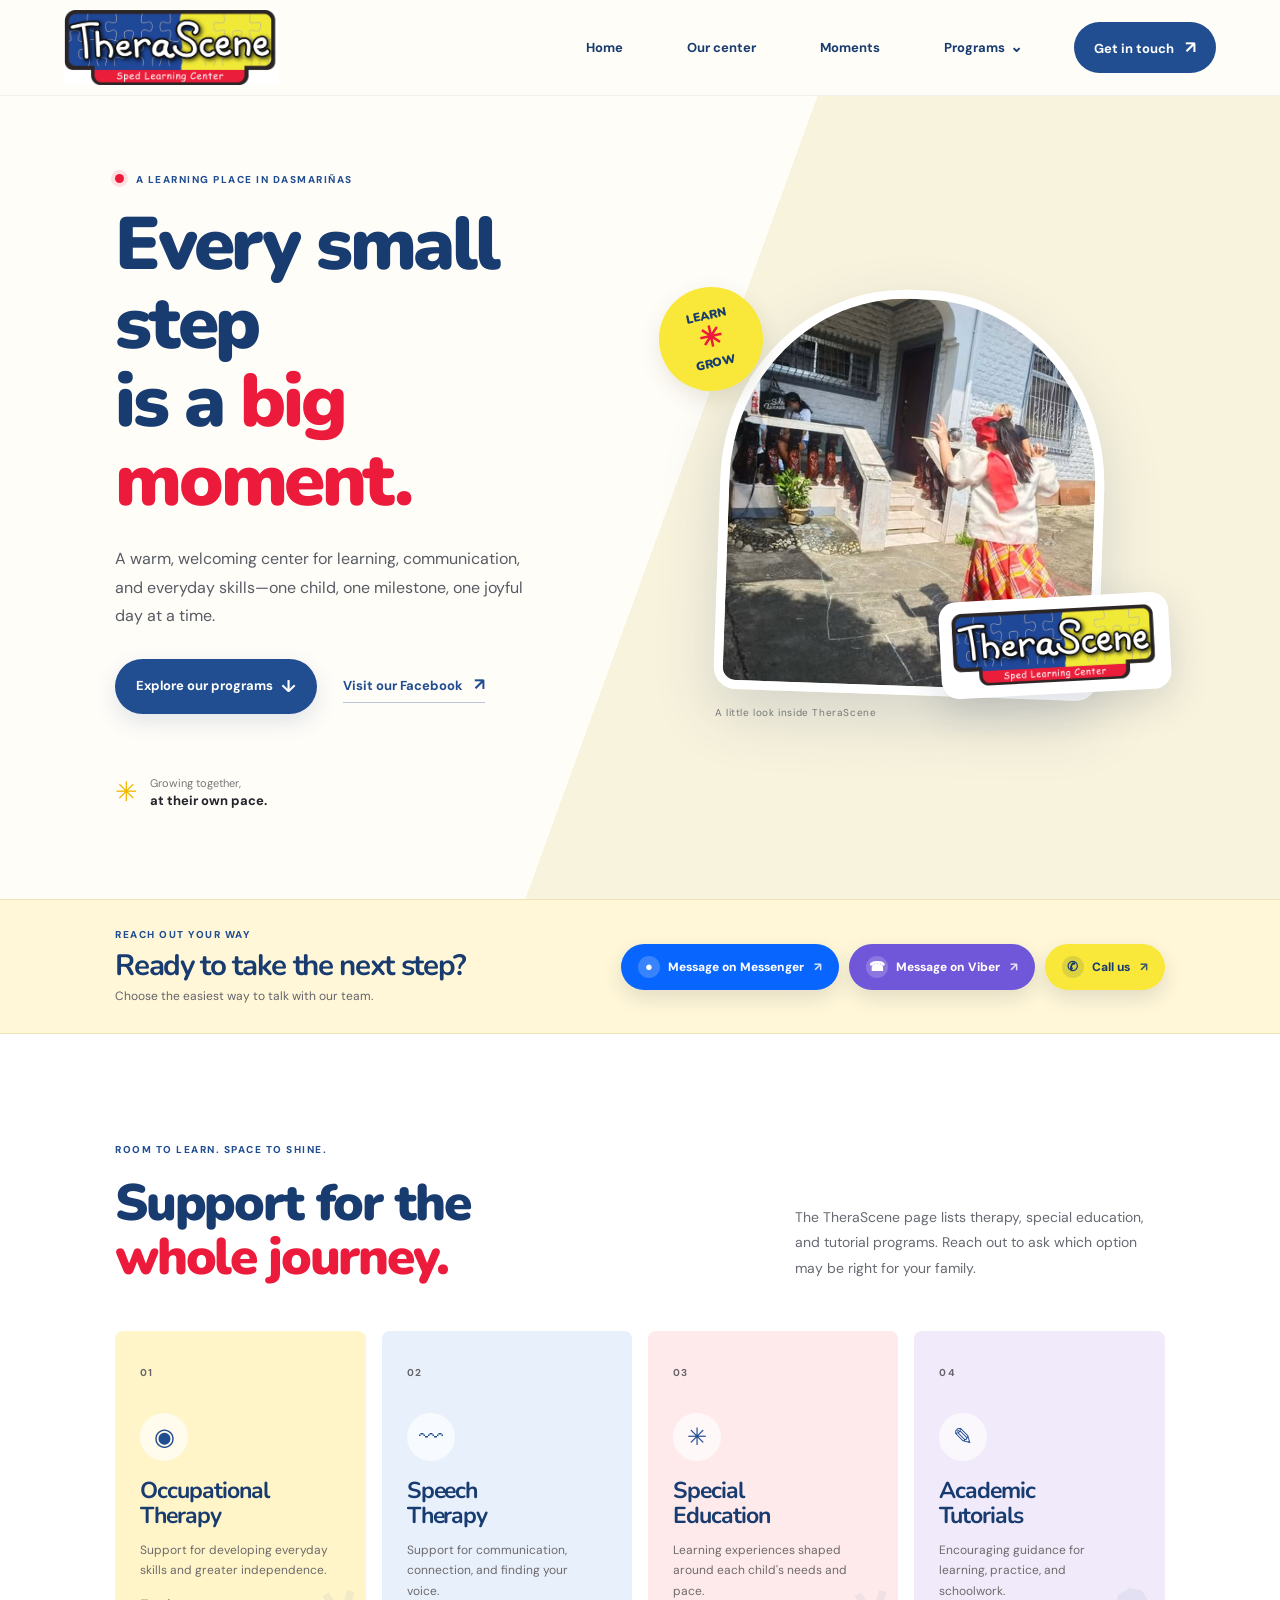
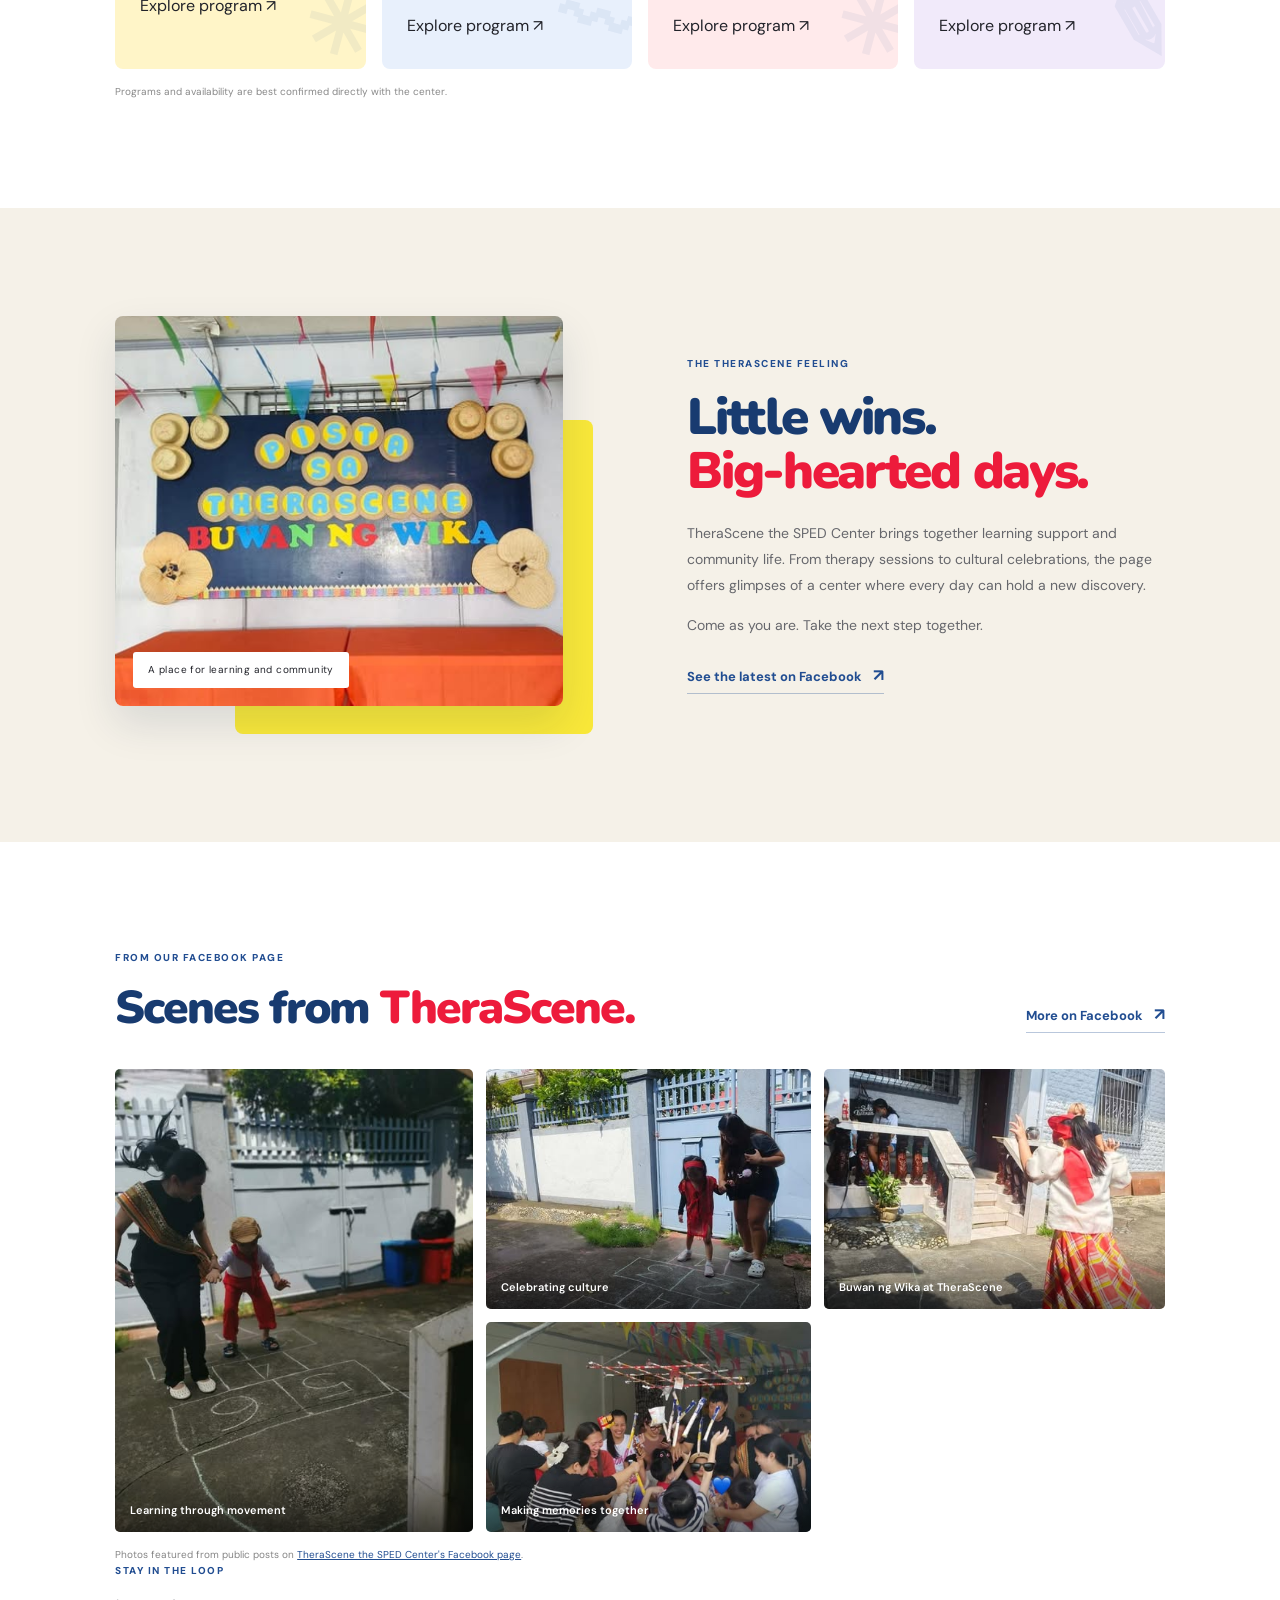
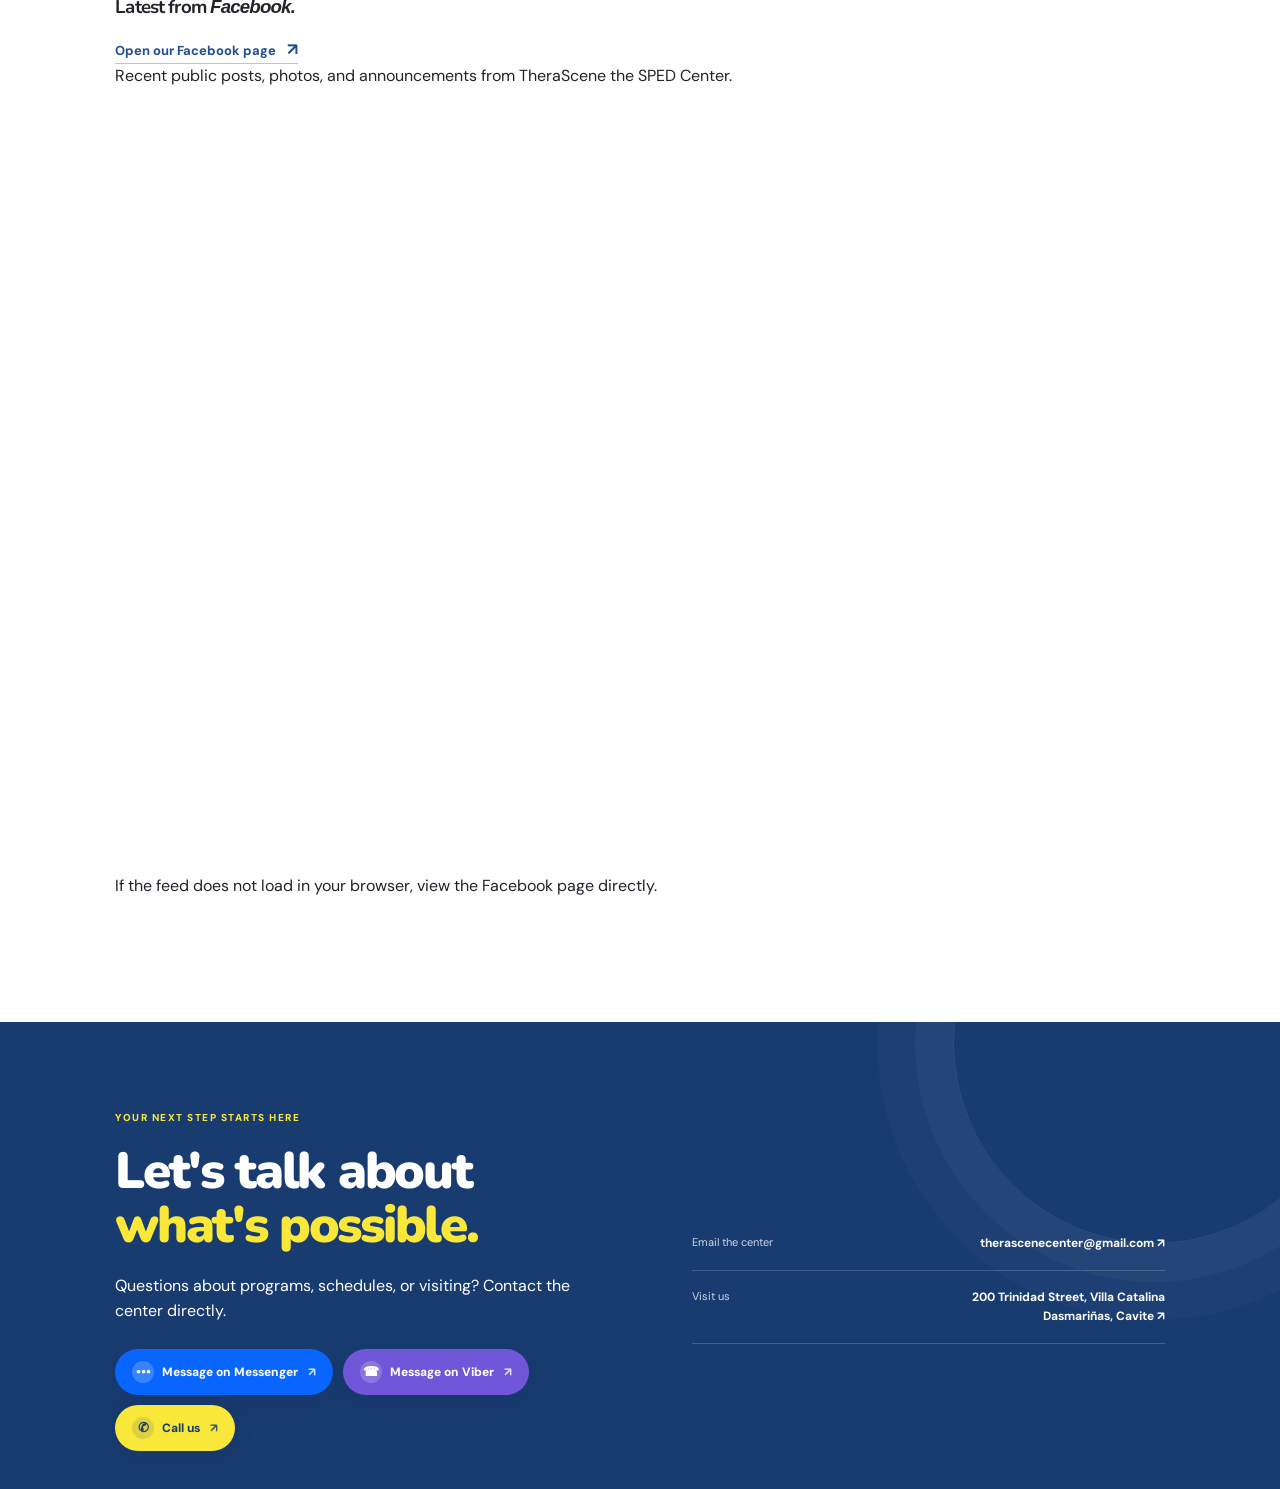
==== commit 22fb1a4a: "Add live Facebook timeline to Moments" ====
--- a/index.html
+++ b/index.html
@@ -29,12 +29,12 @@
         <h1>Every small step<br>is a <em>big moment.</em></h1>
         <p class="hero-lede">A warm, welcoming center for learning, communication, and everyday skills—one child, one milestone, one joyful day at a time.</p>
         <div class="hero-actions"><a class="button button-blue" href="#services">Explore our programs <span>↓</span></a><a class="text-link" href="https://www.facebook.com/therascenesped/" target="_blank" rel="noreferrer">Visit our Facebook <span>↗</span></a></div>
-        <div class="hero-note"><span class="note-mark">✳</span><span>Growing together,<br><strong>at their own pace.</strong></span></div>
+        <div class="hero-note"><span class="note-mark">✳︎</span><span>Growing together,<br><strong>at their own pace.</strong></span></div>
       </div>
       <div class="hero-visual">
         <div class="hero-frame"><img src="assets/photo-3.jpg" alt="A child taking part in a Filipino cultural celebration at TheraScene" fetchpriority="high"></div>
         <div class="hero-logo"><img src="assets/cover.png" alt="TheraScene SPED Learning Center"></div>
-        <div class="hero-sticker" aria-hidden="true"><span>LEARN</span><b>✳</b><span>GROW</span></div>
+        <div class="hero-sticker" aria-hidden="true"><span>LEARN</span><b>✳︎</b><span>GROW</span></div>
         <span class="hero-caption">A little look inside TheraScene</span>
       </div>
     </section>
@@ -54,9 +54,9 @@
         <p class="section-intro">The TheraScene page lists therapy, special education, and tutorial programs. Reach out to ask which option may be right for your family.</p>
       </div>
       <div class="service-grid">
-        <a class="service-card card-yellow" href="occupational-therapy.html"><span class="card-num">01</span><span class="service-icon">◉</span><h3>Occupational<br>Therapy</h3><p>Support for developing everyday skills and greater independence.</p><span class="card-ornament" aria-hidden="true">✳</span><span class="service-more">Explore program ↗</span></a>
-        <a class="service-card card-blue" href="speech-therapy.html"><span class="card-num">02</span><span class="service-icon">〰</span><h3>Speech<br>Therapy</h3><p>Support for communication, connection, and finding your voice.</p><span class="card-ornament" aria-hidden="true">〰</span><span class="service-more">Explore program ↗</span></a>
-        <a class="service-card card-red" href="special-education.html"><span class="card-num">03</span><span class="service-icon">✳</span><h3>Special<br>Education</h3><p>Learning experiences shaped around each child's needs and pace.</p><span class="card-ornament" aria-hidden="true">✳</span><span class="service-more">Explore program ↗</span></a>
+        <a class="service-card card-yellow" href="occupational-therapy.html"><span class="card-num">01</span><span class="service-icon">◉</span><h3>Occupational<br>Therapy</h3><p>Support for developing everyday skills and greater independence.</p><span class="card-ornament" aria-hidden="true">✳︎</span><span class="service-more">Explore program ↗</span></a>
+        <a class="service-card card-blue" href="speech-therapy.html"><span class="card-num">02</span><span class="service-icon">〰︎</span><h3>Speech<br>Therapy</h3><p>Support for communication, connection, and finding your voice.</p><span class="card-ornament" aria-hidden="true">〰︎</span><span class="service-more">Explore program ↗</span></a>
+        <a class="service-card card-red" href="special-education.html"><span class="card-num">03</span><span class="service-icon">✳︎</span><h3>Special<br>Education</h3><p>Learning experiences shaped around each child's needs and pace.</p><span class="card-ornament" aria-hidden="true">✳︎</span><span class="service-more">Explore program ↗</span></a>
         <a class="service-card card-lilac" href="academic-tutorials.html"><span class="card-num">04</span><span class="service-icon">✎</span><h3>Academic<br>Tutorials</h3><p>Encouraging guidance for learning, practice, and schoolwork.</p><span class="card-ornament" aria-hidden="true">✎</span><span class="service-more">Explore program ↗</span></a>
       </div>
       <p class="service-footnote">Programs and availability are best confirmed directly with the center.</p>
@@ -76,6 +76,31 @@
         <figure class="gallery-end"><img src="assets/photo-3.jpg" alt="A child enjoying a Filipino cultural celebration at the center" loading="lazy"><figcaption>Buwan ng Wika at TheraScene</figcaption></figure>
       </div>
       <p class="gallery-source">Photos featured from public posts on <a href="https://www.facebook.com/therascenesped/" target="_blank" rel="noreferrer">TheraScene the SPED Center's Facebook page</a>.</p>
+      <div class="facebook-feed" id="facebook-updates" aria-labelledby="facebook-feed-title">
+        <div class="facebook-feed-head">
+          <div>
+            <p class="eyebrow">Stay in the loop</p>
+            <h3 id="facebook-feed-title">Latest from <em>Facebook.</em></h3>
+          </div>
+          <a class="text-link" href="https://www.facebook.com/therascenesped/" target="_blank" rel="noreferrer">Open our Facebook page <span>↗</span></a>
+        </div>
+        <p class="facebook-feed-summary">Recent public posts, photos, and announcements from TheraScene the SPED Center.</p>
+        <div class="facebook-plugin">
+          <iframe
+            title="Latest posts from TheraScene the SPED Center on Facebook"
+            src="https://www.facebook.com/plugins/page.php?href=https%3A%2F%2Fwww.facebook.com%2Ftherascenesped%2F&tabs=timeline&width=500&height=760&small_header=true&adapt_container_width=true&hide_cover=false&show_facepile=false"
+            width="500"
+            height="760"
+            style="border:none;overflow:hidden"
+            scrolling="no"
+            frameborder="0"
+            allowfullscreen="true"
+            allow="autoplay; clipboard-write; encrypted-media; picture-in-picture; web-share"
+            loading="lazy"
+            referrerpolicy="strict-origin-when-cross-origin"></iframe>
+        </div>
+        <p class="facebook-feed-fallback">If the feed does not load in your browser, <a href="https://www.facebook.com/therascenesped/" target="_blank" rel="noreferrer">view the Facebook page directly</a>.</p>
+      </div>
     </section>
 
     </main>
@@ -85,3 +110,4 @@
   <script src="script.js"></script>
 </body>
 </html>
+
--- a/styles.css
+++ b/styles.css
@@ -224,4 +224,19 @@
   .program-cta { padding: 58px 24px 42px; }
   .program-cta h2 { font-size: 42px; }
   .program-cta .quick-actions { margin-top: 20px; }
-}+}
+
+/* Prevent decorative emoji glyphs from appearing as oversized colored stickers
+   over the program links on tablets and phones. */
+@media (max-width: 900px) {
+  .service-card .card-ornament { display: none; }
+}
+
+/* Keep the program-card symbols in the site's text icon style on mobile browsers. */
+.service-icon,
+.card-ornament,
+.note-mark,
+.hero-sticker b {
+  font-variant-emoji: text;
+}
+
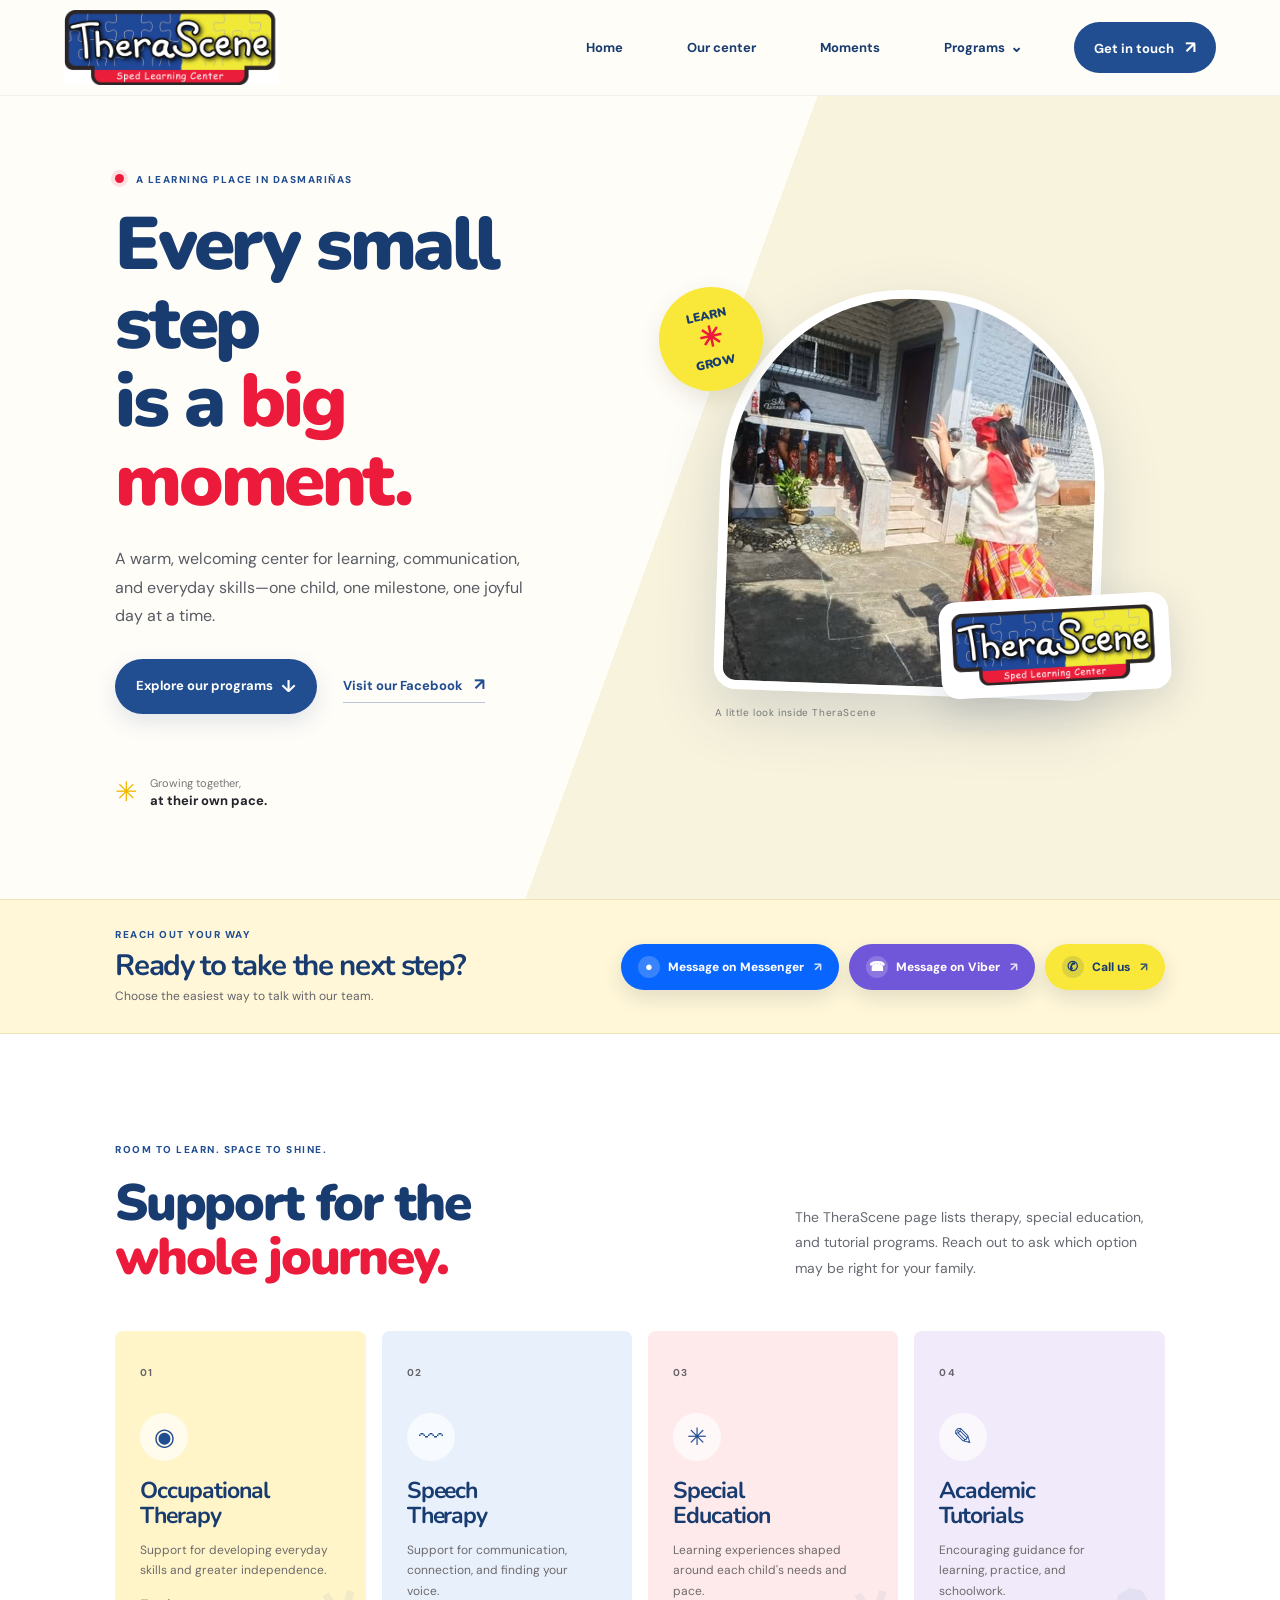
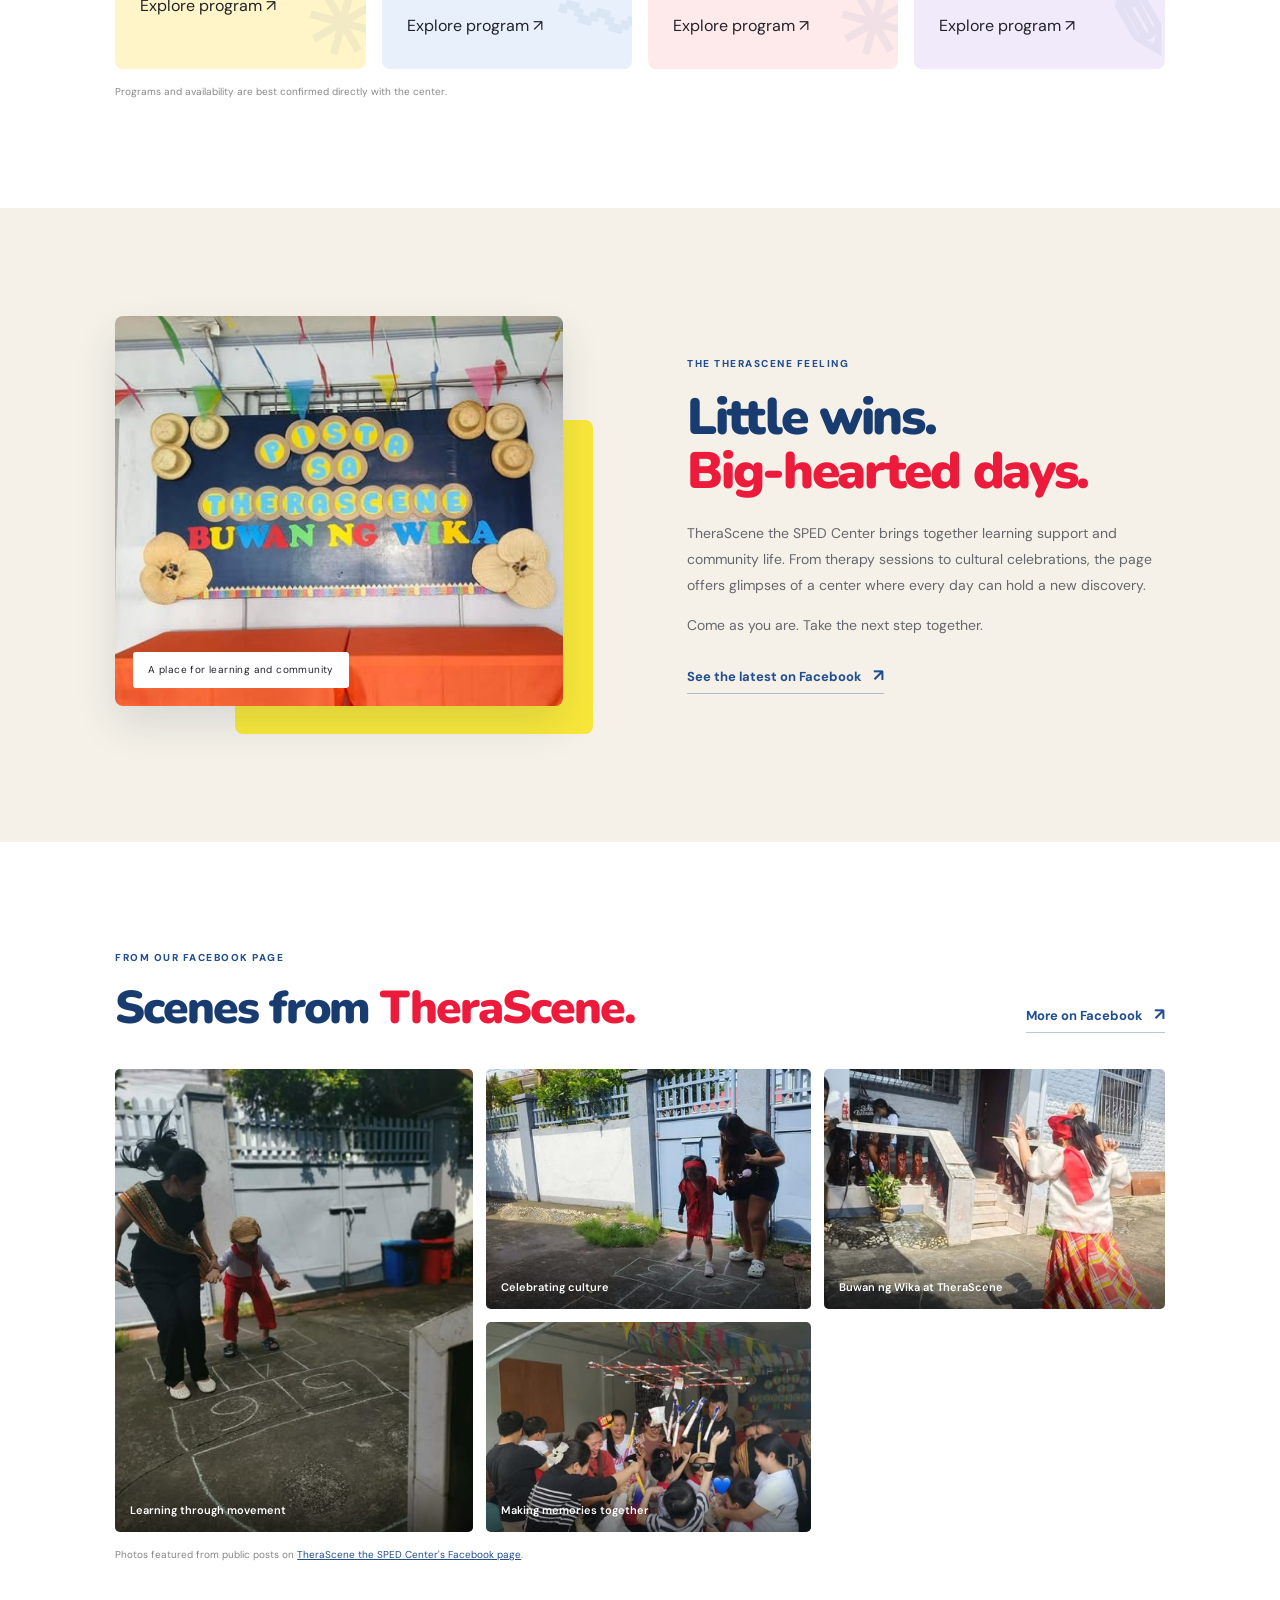
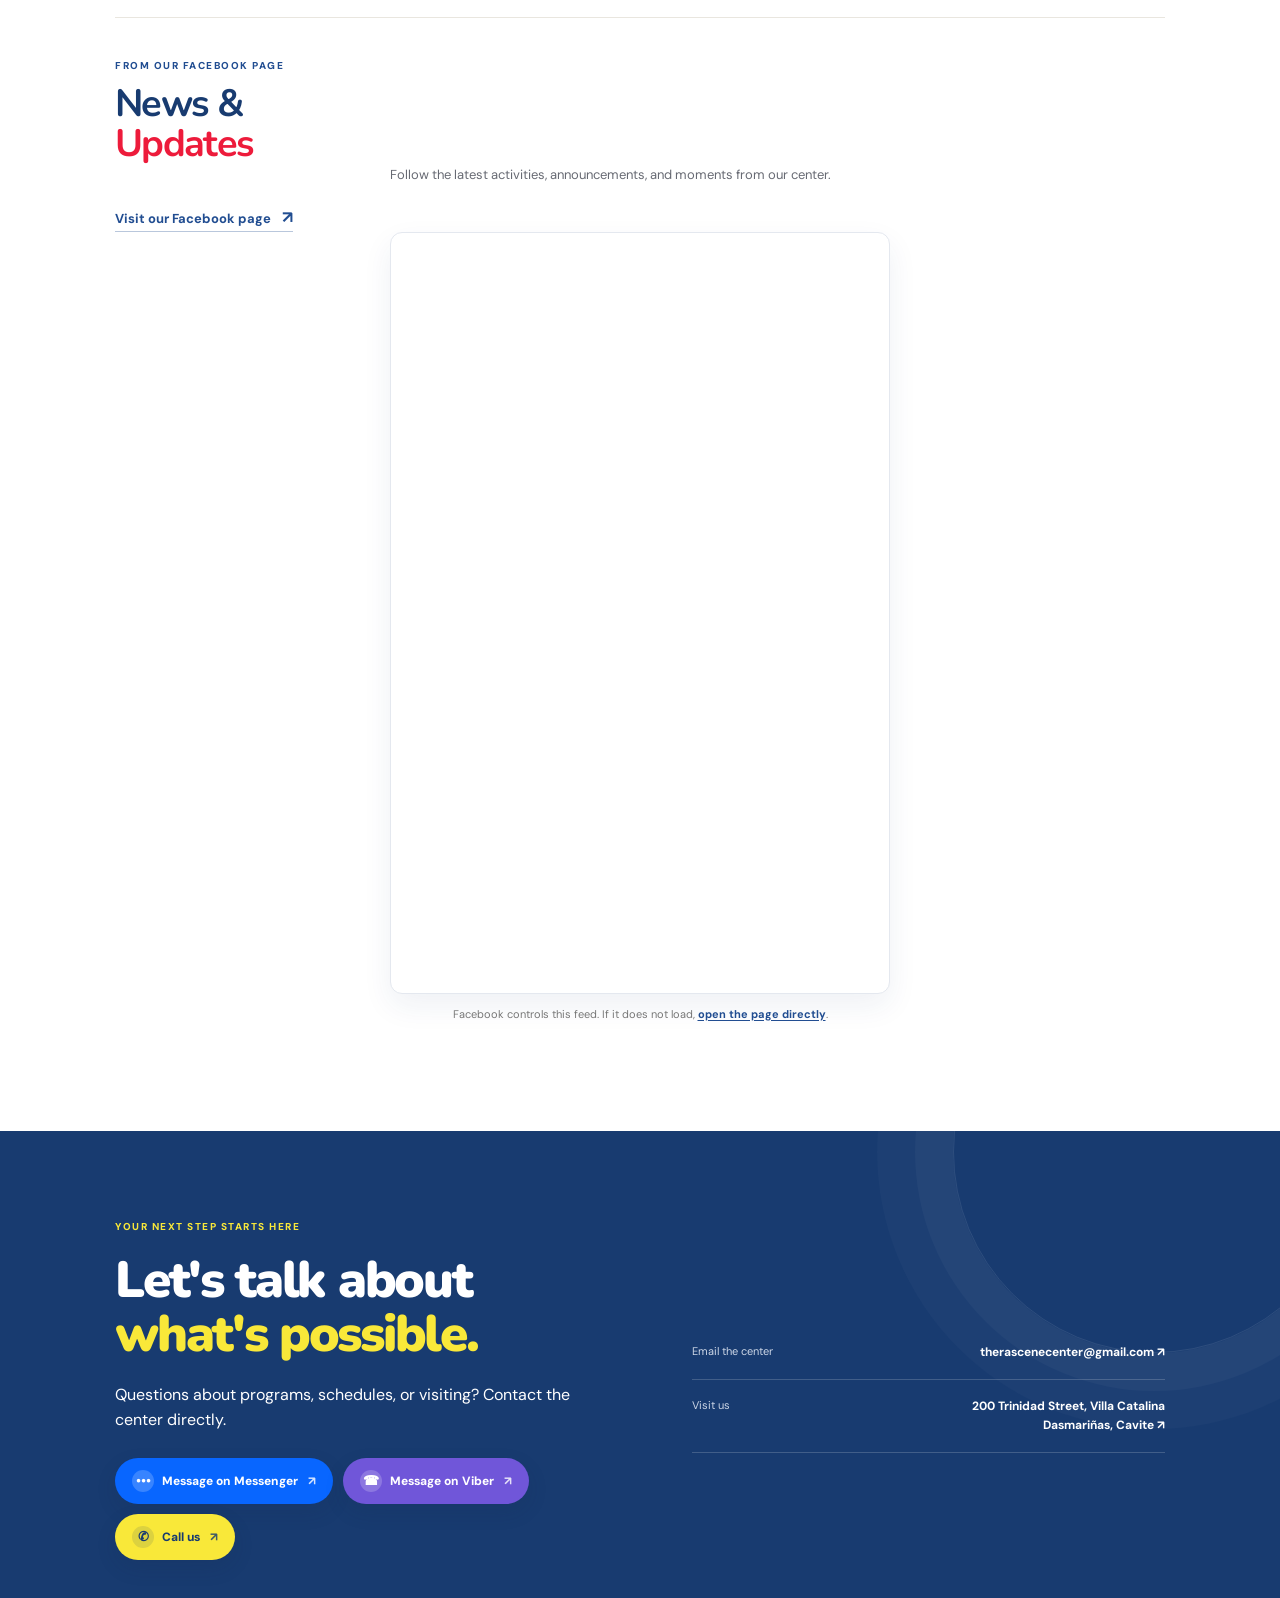
==== commit 1391b7f2: "Rename Facebook feed and rebalance Moments layout" ====
--- a/index.html
+++ b/index.html
@@ -77,29 +77,29 @@
       </div>
       <p class="gallery-source">Photos featured from public posts on <a href="https://www.facebook.com/therascenesped/" target="_blank" rel="noreferrer">TheraScene the SPED Center's Facebook page</a>.</p>
       <div class="facebook-feed" id="facebook-updates" aria-labelledby="facebook-feed-title">
-        <div class="facebook-feed-head">
-          <div>
-            <p class="eyebrow">Stay in the loop</p>
-            <h3 id="facebook-feed-title">Latest from <em>Facebook.</em></h3>
+        <div class="facebook-feed-copy">
+          <p class="eyebrow">From our Facebook page</p>
+          <h3 id="facebook-feed-title">News &amp;<br><em>Updates</em></h3>
+          <p class="facebook-feed-summary">Follow the latest activities, announcements, and moments from our center.</p>
+          <a class="text-link" href="https://www.facebook.com/therascenesped/" target="_blank" rel="noreferrer">Visit our Facebook page <span>↗</span></a>
+        </div>
+        <div class="facebook-feed-panel">
+          <div class="facebook-plugin">
+            <iframe
+              title="Latest posts from TheraScene the SPED Center on Facebook"
+              src="https://www.facebook.com/plugins/page.php?href=https%3A%2F%2Fwww.facebook.com%2Ftherascenesped%2F&tabs=timeline&width=500&height=760&small_header=true&adapt_container_width=true&hide_cover=false&show_facepile=false"
+              width="500"
+              height="760"
+              style="border:none;overflow:hidden"
+              scrolling="no"
+              frameborder="0"
+              allowfullscreen="true"
+              allow="autoplay; clipboard-write; encrypted-media; picture-in-picture; web-share"
+              loading="lazy"
+              referrerpolicy="strict-origin-when-cross-origin"></iframe>
           </div>
-          <a class="text-link" href="https://www.facebook.com/therascenesped/" target="_blank" rel="noreferrer">Open our Facebook page <span>↗</span></a>
+          <p class="facebook-feed-fallback">Facebook controls this feed. If it does not load, <a href="https://www.facebook.com/therascenesped/" target="_blank" rel="noreferrer">open the page directly</a>.</p>
         </div>
-        <p class="facebook-feed-summary">Recent public posts, photos, and announcements from TheraScene the SPED Center.</p>
-        <div class="facebook-plugin">
-          <iframe
-            title="Latest posts from TheraScene the SPED Center on Facebook"
-            src="https://www.facebook.com/plugins/page.php?href=https%3A%2F%2Fwww.facebook.com%2Ftherascenesped%2F&tabs=timeline&width=500&height=760&small_header=true&adapt_container_width=true&hide_cover=false&show_facepile=false"
-            width="500"
-            height="760"
-            style="border:none;overflow:hidden"
-            scrolling="no"
-            frameborder="0"
-            allowfullscreen="true"
-            allow="autoplay; clipboard-write; encrypted-media; picture-in-picture; web-share"
-            loading="lazy"
-            referrerpolicy="strict-origin-when-cross-origin"></iframe>
-        </div>
-        <p class="facebook-feed-fallback">If the feed does not load in your browser, <a href="https://www.facebook.com/therascenesped/" target="_blank" rel="noreferrer">view the Facebook page directly</a>.</p>
       </div>
     </section>
 
--- a/styles.css
+++ b/styles.css
@@ -239,4 +239,75 @@
 .hero-sticker b {
   font-variant-emoji: text;
 }
-
+
+/* Responsive Facebook Page timeline */
+.facebook-feed {
+  margin-top: 54px;
+  padding-top: 40px;
+  border-top: 1px solid var(--line);
+}
+.facebook-feed-head {
+  display: flex;
+  align-items: flex-end;
+  justify-content: space-between;
+  gap: 24px;
+  margin-bottom: 14px;
+}
+.facebook-feed .eyebrow { margin-bottom: 10px; }
+.facebook-feed h3 {
+  margin: 0;
+  color: var(--blue-deep);
+  font-size: clamp(30px, 3vw, 38px);
+}
+.facebook-feed h3 em {
+  color: var(--red);
+  font-style: normal;
+}
+.facebook-feed-summary {
+  max-width: 500px;
+  margin: 0 auto 18px;
+  color: var(--muted);
+  font-size: 13px;
+  line-height: 1.7;
+}
+.facebook-plugin {
+  width: min(100%, 500px);
+  margin: 0 auto;
+  overflow: hidden;
+  border: 1px solid #e4e8ef;
+  border-radius: 12px;
+  background: #fff;
+  box-shadow: 0 12px 30px #183b7012;
+}
+.facebook-plugin iframe {
+  display: block;
+  width: 100%;
+  height: 760px;
+  border: 0;
+}
+.facebook-feed-fallback {
+  max-width: 500px;
+  margin: 12px auto 0;
+  color: #777;
+  font-size: 11px;
+  text-align: center;
+}
+.facebook-feed-fallback a {
+  color: var(--blue);
+  font-weight: 700;
+  text-decoration: underline;
+  text-underline-offset: 2px;
+}
+@media (max-width: 640px) {
+  .facebook-feed {
+    margin-top: 38px;
+    padding-top: 30px;
+  }
+  .facebook-feed-head {
+    display: block;
+  }
+  .facebook-feed-head .text-link {
+    display: inline-block;
+    margin-top: 14px;
+  }
+}
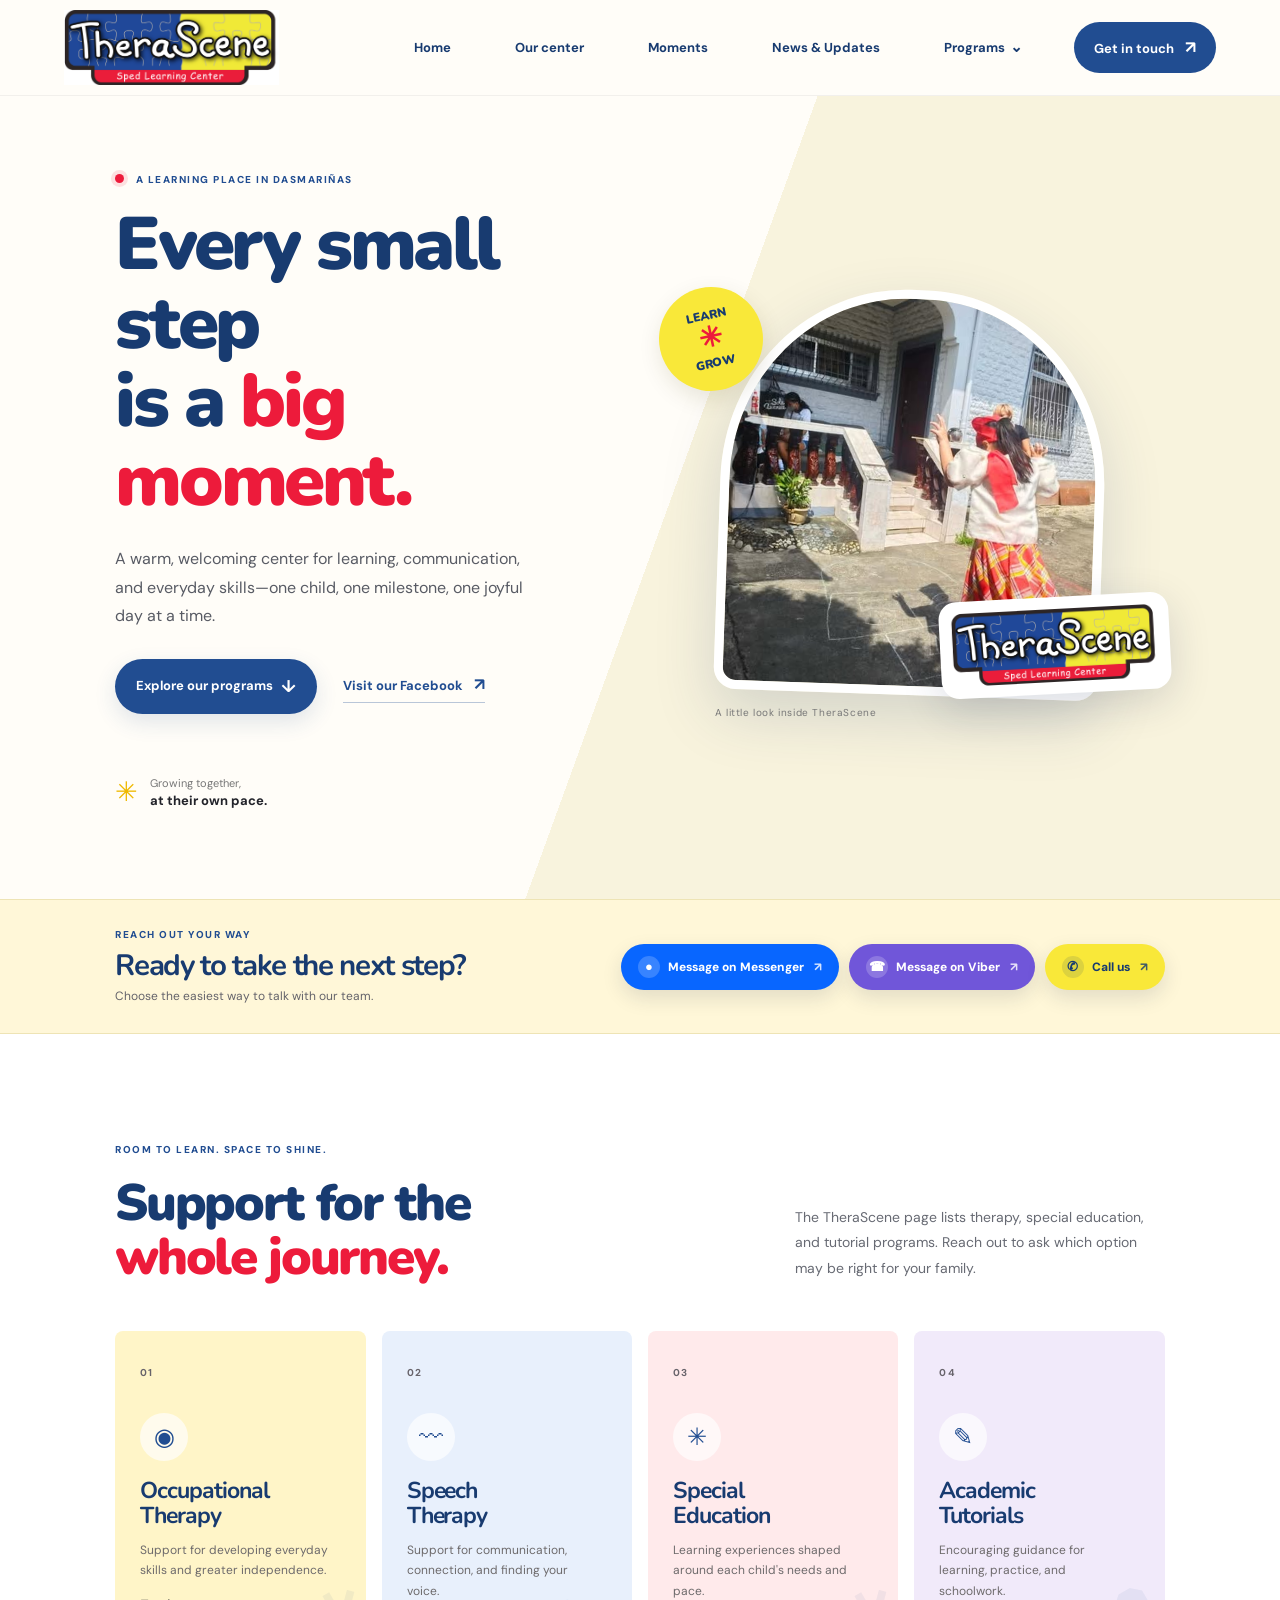
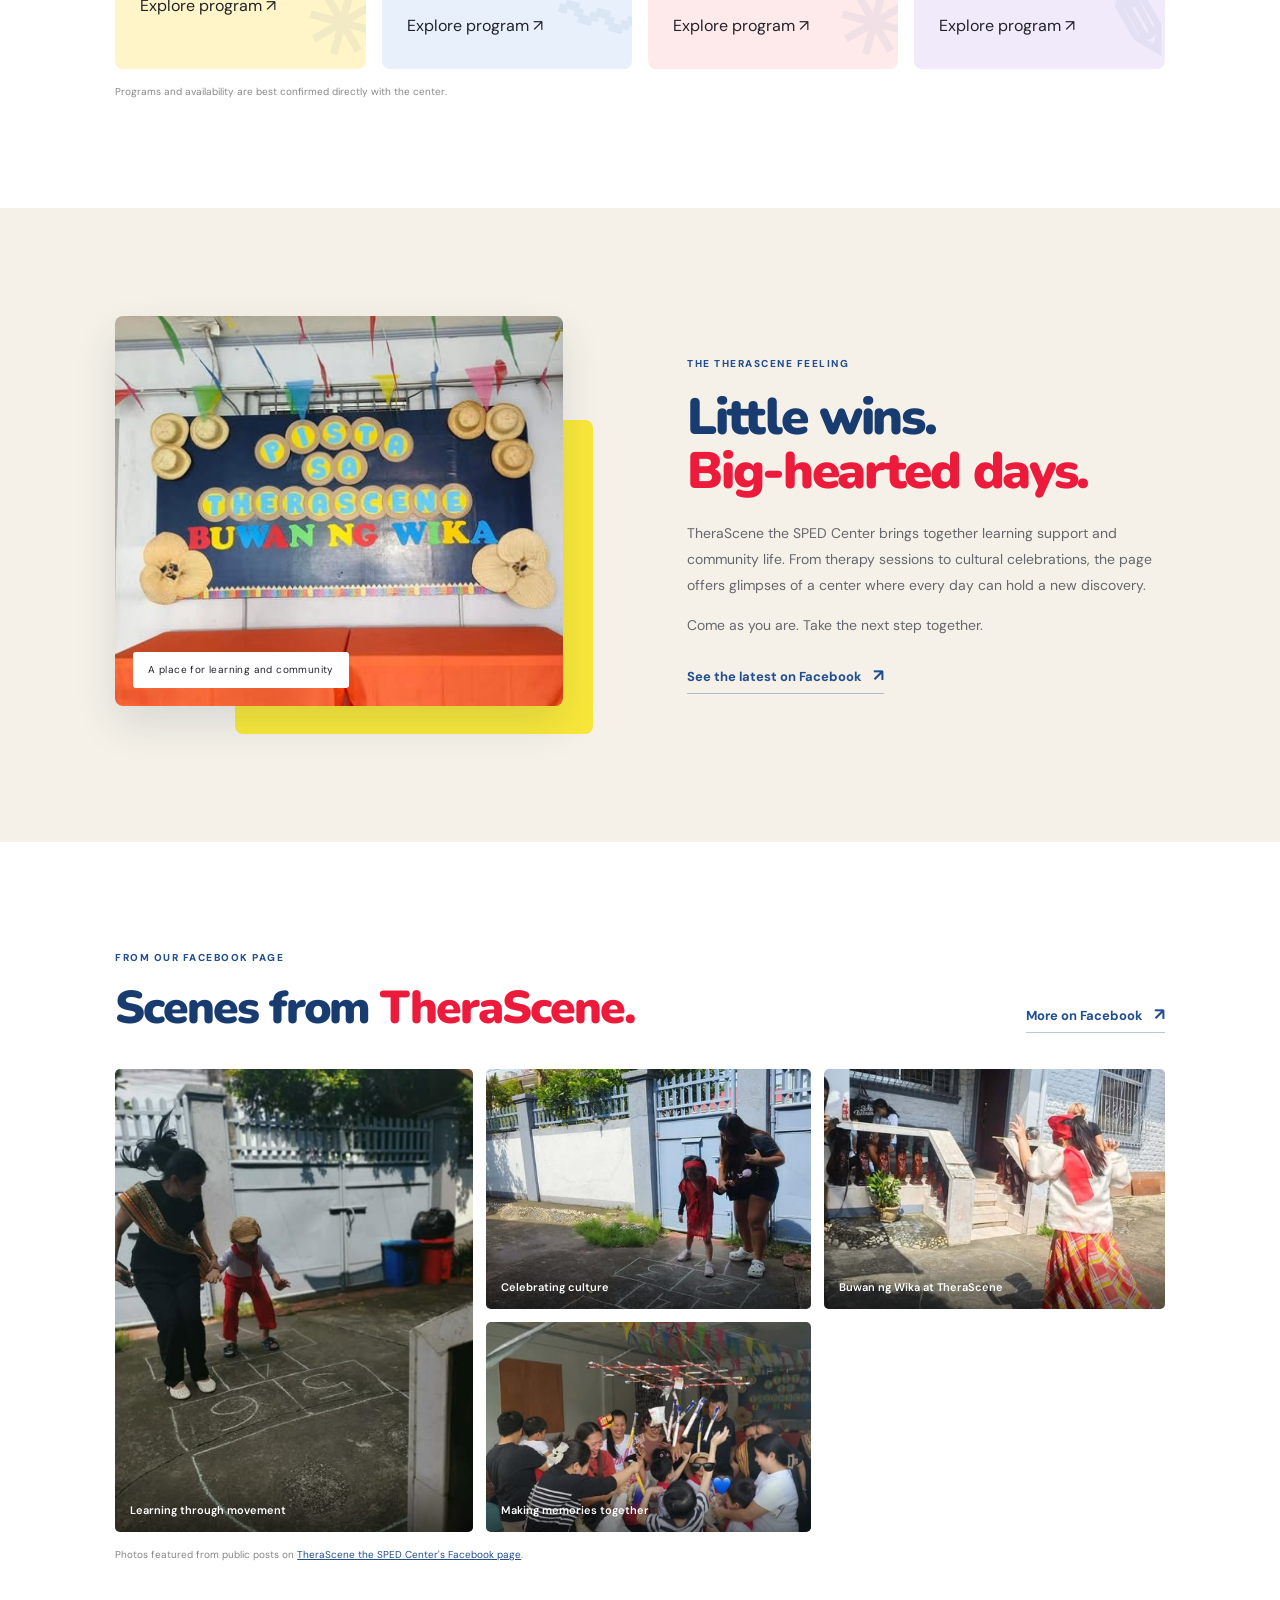
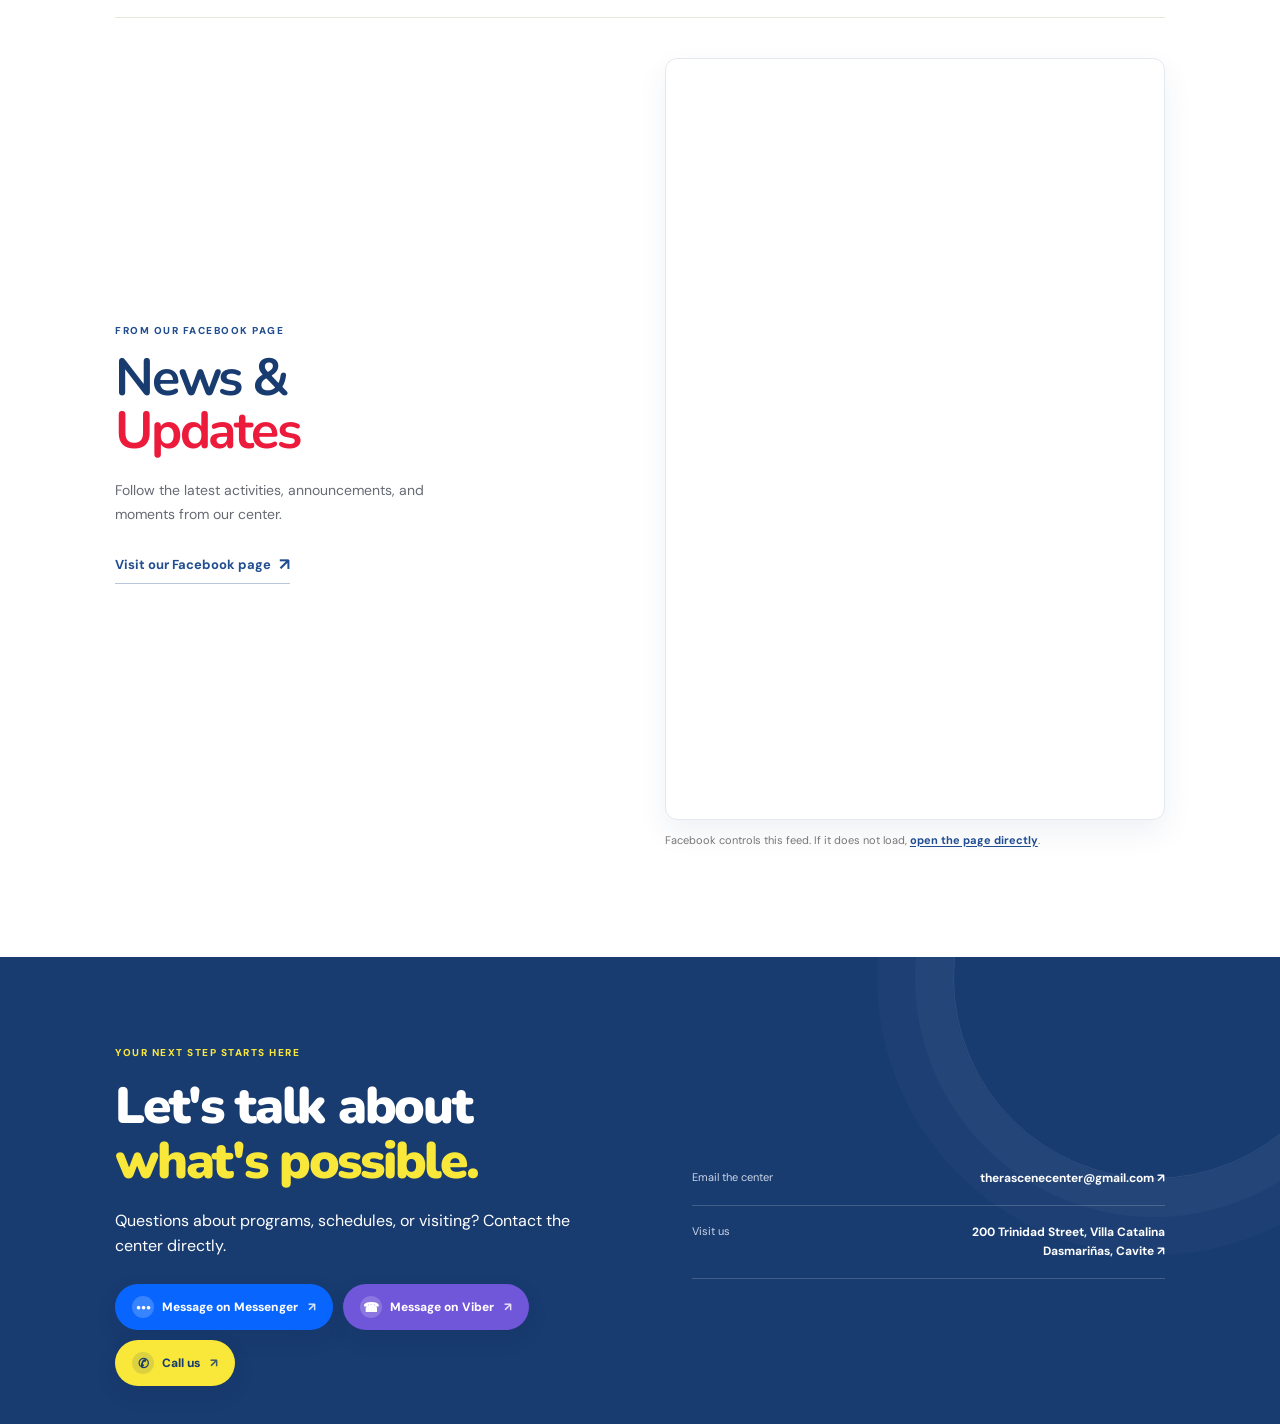
==== commit c089b005: "Add News & Updates navigation link" ====
--- a/index.html
+++ b/index.html
@@ -16,7 +16,7 @@
     <a class="brand" href="index.html#home" aria-label="TheraScene home"><img src="assets/cover.png" alt="TheraScene SPED Learning Center"></a>
     <button class="menu-toggle" aria-expanded="false" aria-controls="site-nav" aria-label="Open menu"><span></span><span></span></button>
     <nav id="site-nav" class="site-nav" aria-label="Main navigation">
-      <a href="index.html#home">Home</a><a href="index.html#story">Our center</a><a href="index.html#moments">Moments</a>
+      <a href="index.html#home">Home</a><a href="index.html#story">Our center</a><a href="index.html#moments">Moments</a><a href="index.html#facebook-updates">News &amp; Updates</a>
       <div class="nav-dropdown"><button class="submenu-toggle" type="button" aria-expanded="false" aria-controls="program-submenu">Programs <span class="chevron">⌄</span></button><div class="program-submenu" id="program-submenu"><a href="index.html#services">All programs</a><a href="occupational-therapy.html">Occupational Therapy</a><a href="speech-therapy.html">Speech Therapy</a><a href="special-education.html">Special Education</a><a href="academic-tutorials.html">Academic Tutorials</a></div></div>
       <a class="nav-cta" href="index.html#contact">Get in touch <span>↗</span></a>
     </nav>
--- a/styles.css
+++ b/styles.css
@@ -242,37 +242,46 @@
 
 /* Responsive Facebook Page timeline */
 .facebook-feed {
+  display: grid;
+  grid-template-columns: minmax(0, 1fr) minmax(0, 500px);
+  align-items: center;
+  gap: clamp(36px, 6vw, 80px);
   margin-top: 54px;
   padding-top: 40px;
   border-top: 1px solid var(--line);
 }
-.facebook-feed-head {
-  display: flex;
-  align-items: flex-end;
-  justify-content: space-between;
-  gap: 24px;
-  margin-bottom: 14px;
-}
-.facebook-feed .eyebrow { margin-bottom: 10px; }
+.facebook-feed-copy {
+  max-width: 380px;
+  align-self: center;
+}
+.facebook-feed .eyebrow { margin-bottom: 12px; }
 .facebook-feed h3 {
   margin: 0;
   color: var(--blue-deep);
-  font-size: clamp(30px, 3vw, 38px);
+  font-size: clamp(38px, 4.2vw, 52px);
+  line-height: 1.02;
 }
 .facebook-feed h3 em {
   color: var(--red);
   font-style: normal;
 }
 .facebook-feed-summary {
+  max-width: 360px;
+  margin: 20px 0 24px;
+  color: var(--muted);
+  font-size: 14px;
+  line-height: 1.75;
+}
+.facebook-feed-copy .text-link {
+  display: inline-flex;
+  align-items: center;
+}
+.facebook-feed-panel {
+  width: 100%;
   max-width: 500px;
-  margin: 0 auto 18px;
-  color: var(--muted);
-  font-size: 13px;
-  line-height: 1.7;
 }
 .facebook-plugin {
-  width: min(100%, 500px);
-  margin: 0 auto;
+  width: 100%;
   overflow: hidden;
   border: 1px solid #e4e8ef;
   border-radius: 12px;
@@ -286,11 +295,10 @@
   border: 0;
 }
 .facebook-feed-fallback {
-  max-width: 500px;
-  margin: 12px auto 0;
+  margin: 12px 0 0;
   color: #777;
   font-size: 11px;
-  text-align: center;
+  line-height: 1.6;
 }
 .facebook-feed-fallback a {
   color: var(--blue);
@@ -298,16 +306,29 @@
   text-decoration: underline;
   text-underline-offset: 2px;
 }
+@media (max-width: 900px) {
+  .facebook-feed {
+    grid-template-columns: minmax(0, 1fr);
+    align-items: start;
+    gap: 26px;
+  }
+  .facebook-feed-copy {
+    max-width: 520px;
+    margin: 0 auto;
+    text-align: center;
+  }
+  .facebook-feed-summary {
+    margin: 18px auto 20px;
+  }
+  .facebook-feed-panel {
+    justify-self: center;
+  }
+}
 @media (max-width: 640px) {
   .facebook-feed {
     margin-top: 38px;
     padding-top: 30px;
-  }
-  .facebook-feed-head {
-    display: block;
-  }
-  .facebook-feed-head .text-link {
-    display: inline-block;
-    margin-top: 14px;
-  }
-}
+    gap: 20px;
+  }
+  .facebook-feed h3 { font-size: 42px; }
+}
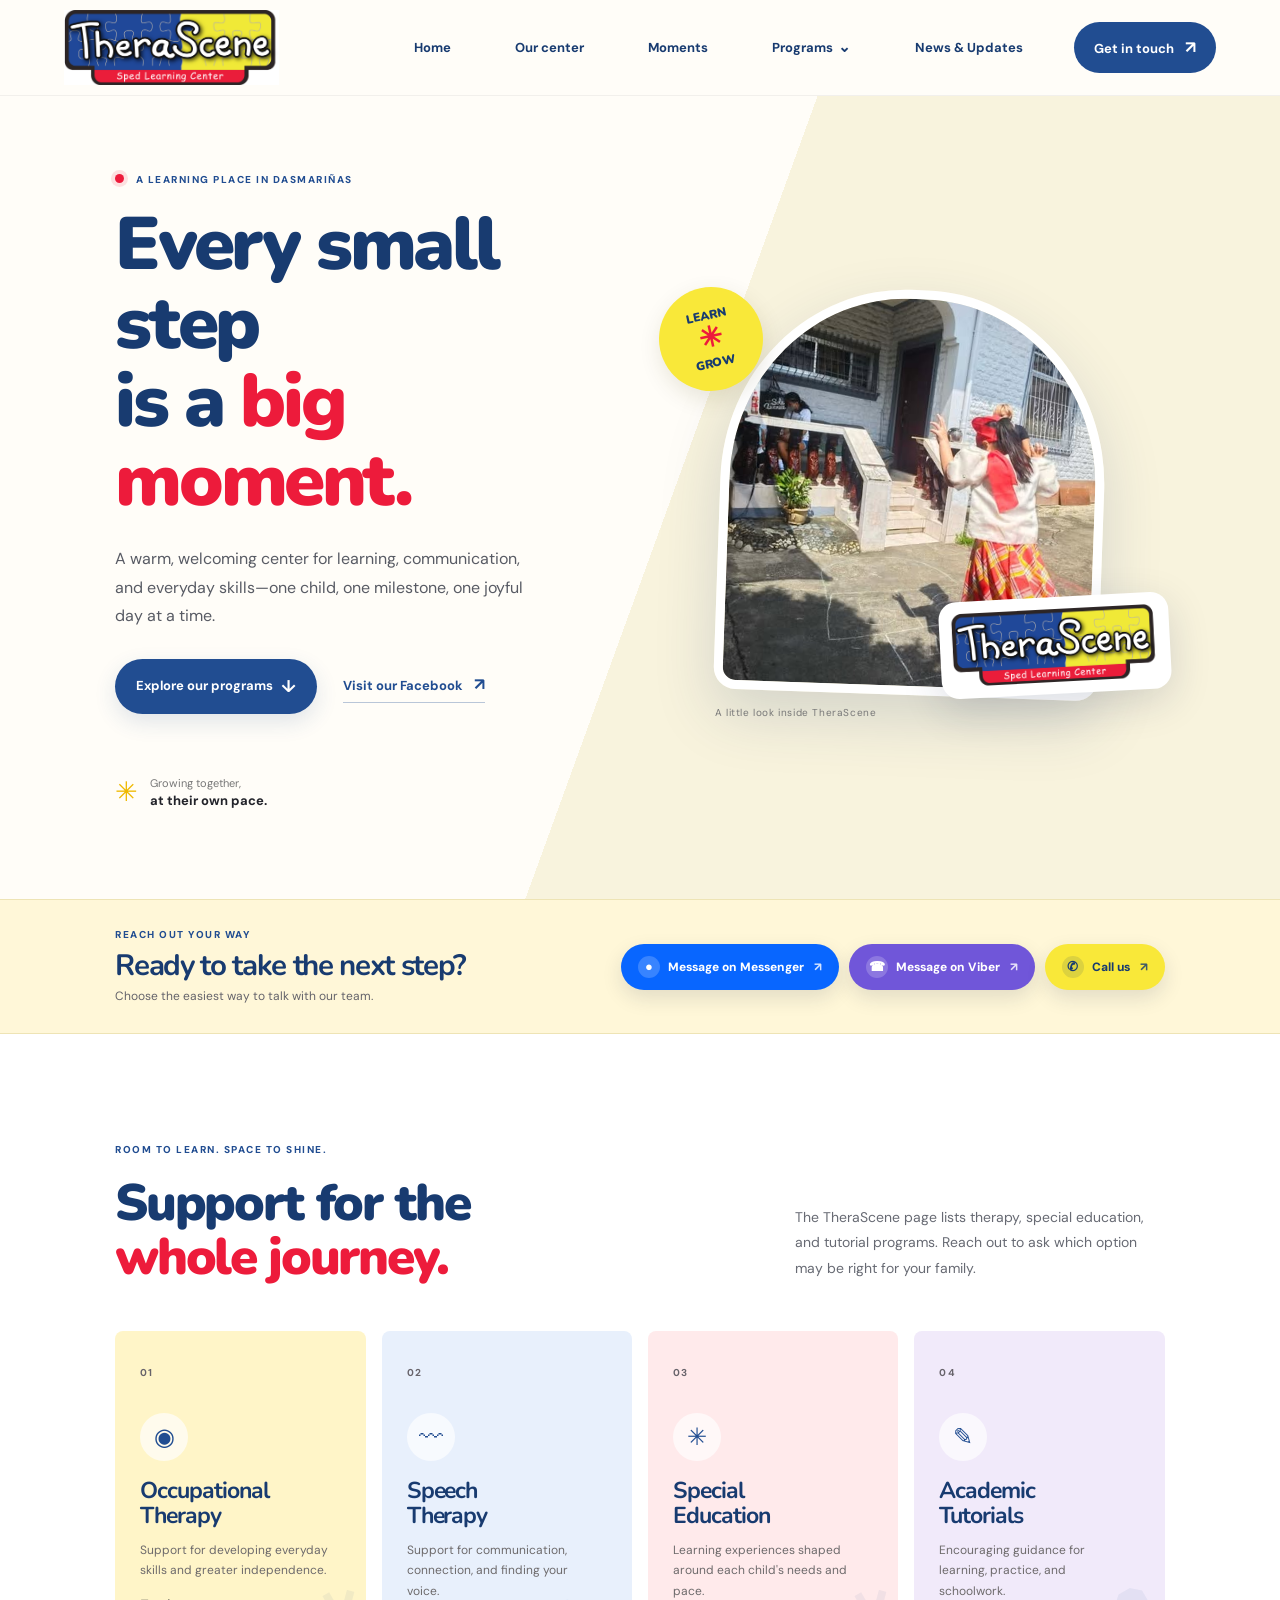
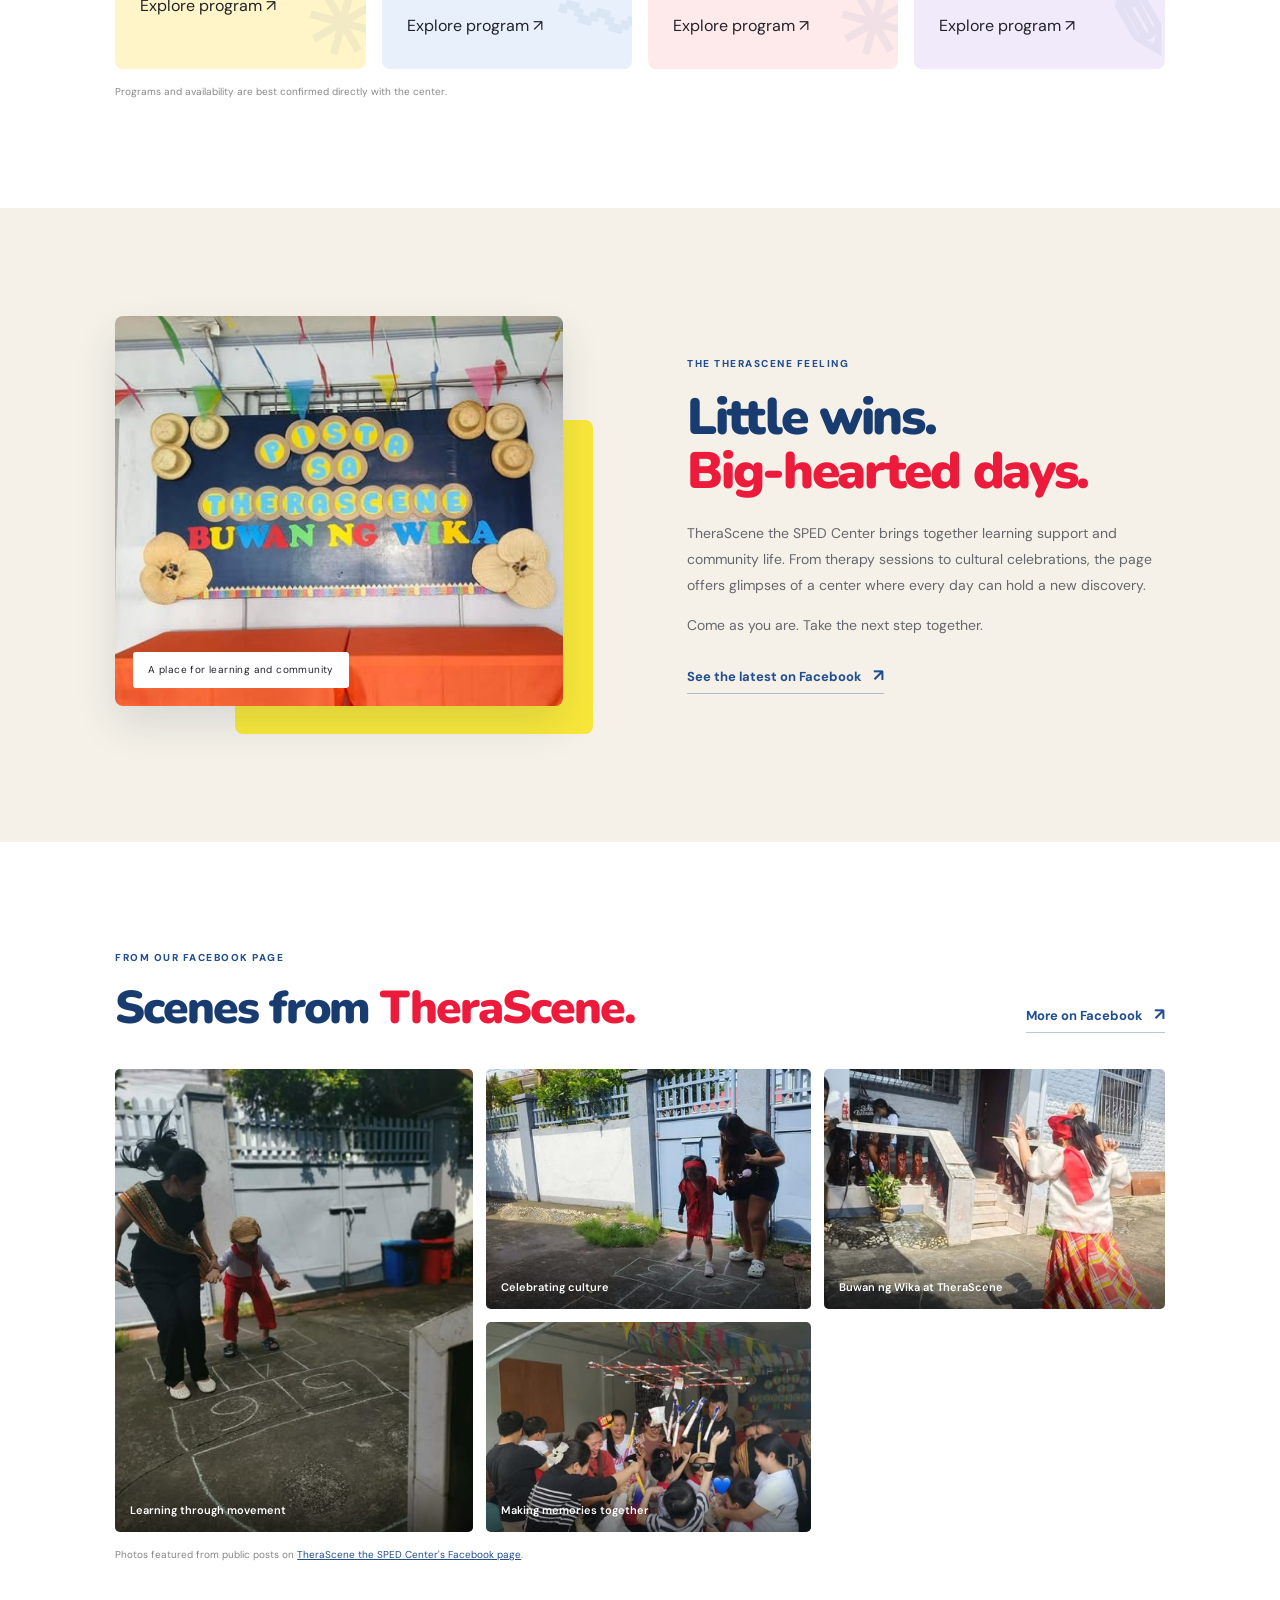
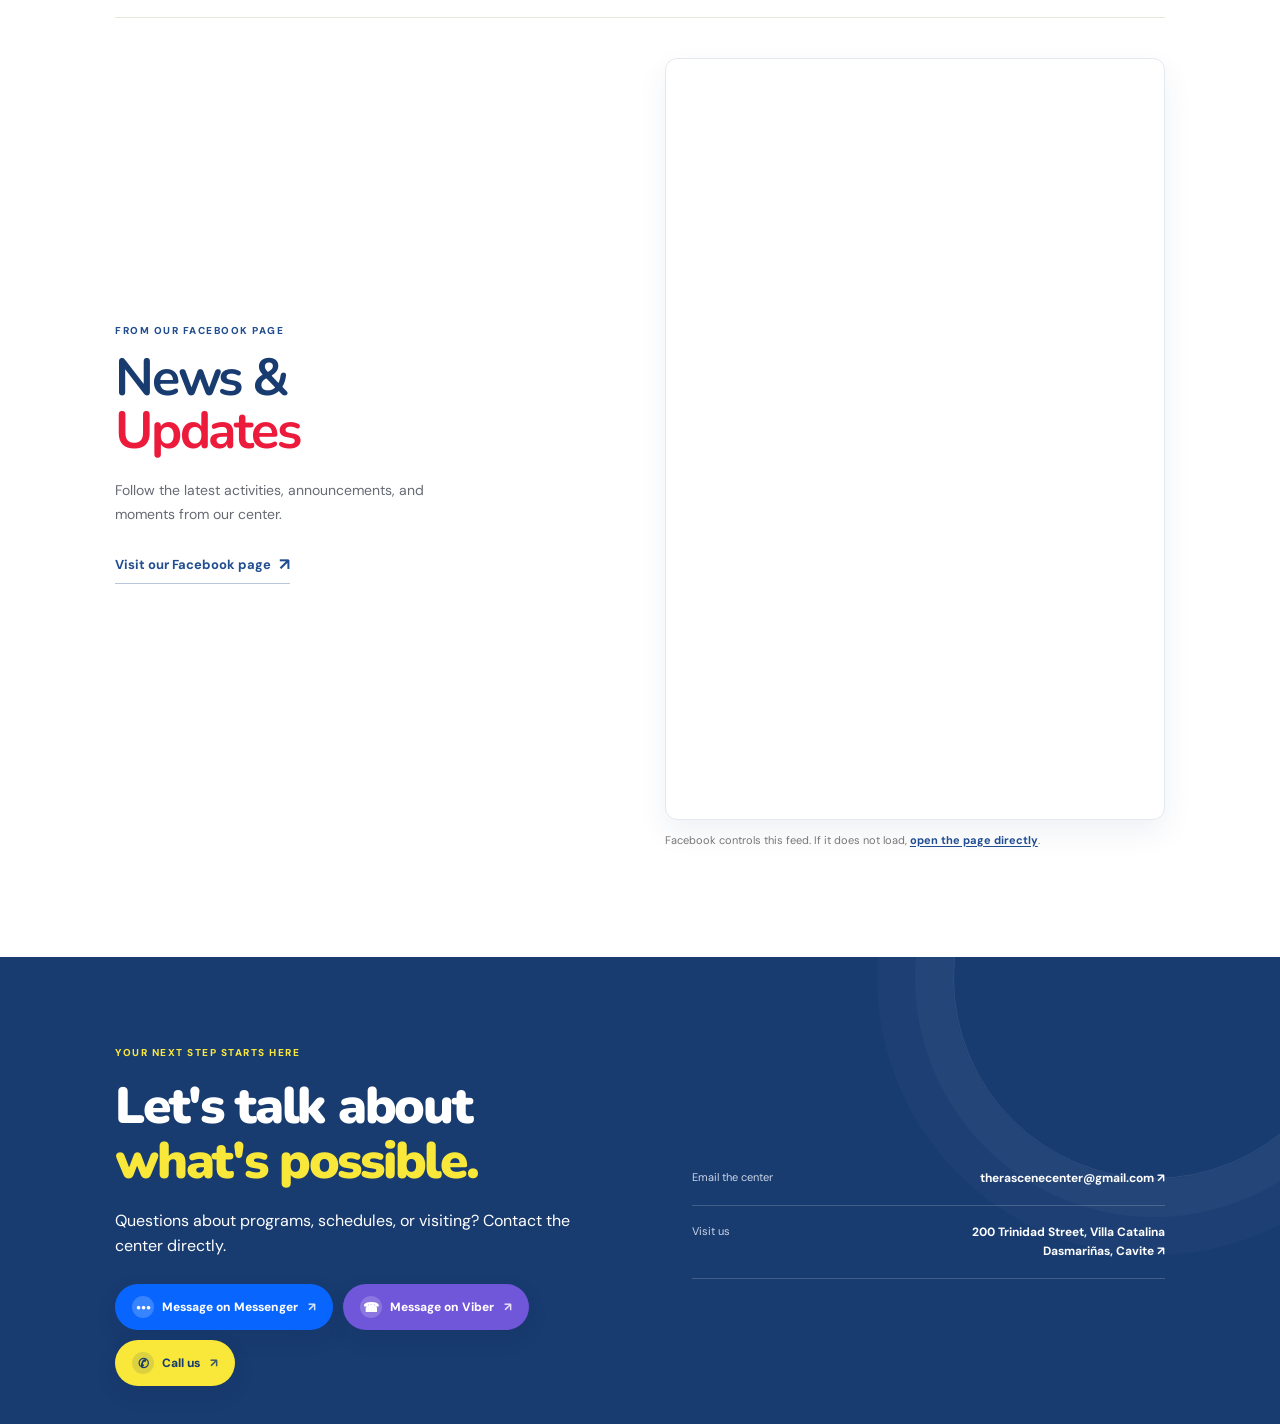
==== commit a63bee33: "Place News & Updates beside Programs in navigation" ====
--- a/index.html
+++ b/index.html
@@ -16,8 +16,9 @@
     <a class="brand" href="index.html#home" aria-label="TheraScene home"><img src="assets/cover.png" alt="TheraScene SPED Learning Center"></a>
     <button class="menu-toggle" aria-expanded="false" aria-controls="site-nav" aria-label="Open menu"><span></span><span></span></button>
     <nav id="site-nav" class="site-nav" aria-label="Main navigation">
-      <a href="index.html#home">Home</a><a href="index.html#story">Our center</a><a href="index.html#moments">Moments</a><a href="index.html#facebook-updates">News &amp; Updates</a>
+      <a href="index.html#home">Home</a><a href="index.html#story">Our center</a><a href="index.html#moments">Moments</a>
       <div class="nav-dropdown"><button class="submenu-toggle" type="button" aria-expanded="false" aria-controls="program-submenu">Programs <span class="chevron">⌄</span></button><div class="program-submenu" id="program-submenu"><a href="index.html#services">All programs</a><a href="occupational-therapy.html">Occupational Therapy</a><a href="speech-therapy.html">Speech Therapy</a><a href="special-education.html">Special Education</a><a href="academic-tutorials.html">Academic Tutorials</a></div></div>
+      <a href="index.html#facebook-updates">News &amp; Updates</a>
       <a class="nav-cta" href="index.html#contact">Get in touch <span>↗</span></a>
     </nav>
   </header>
